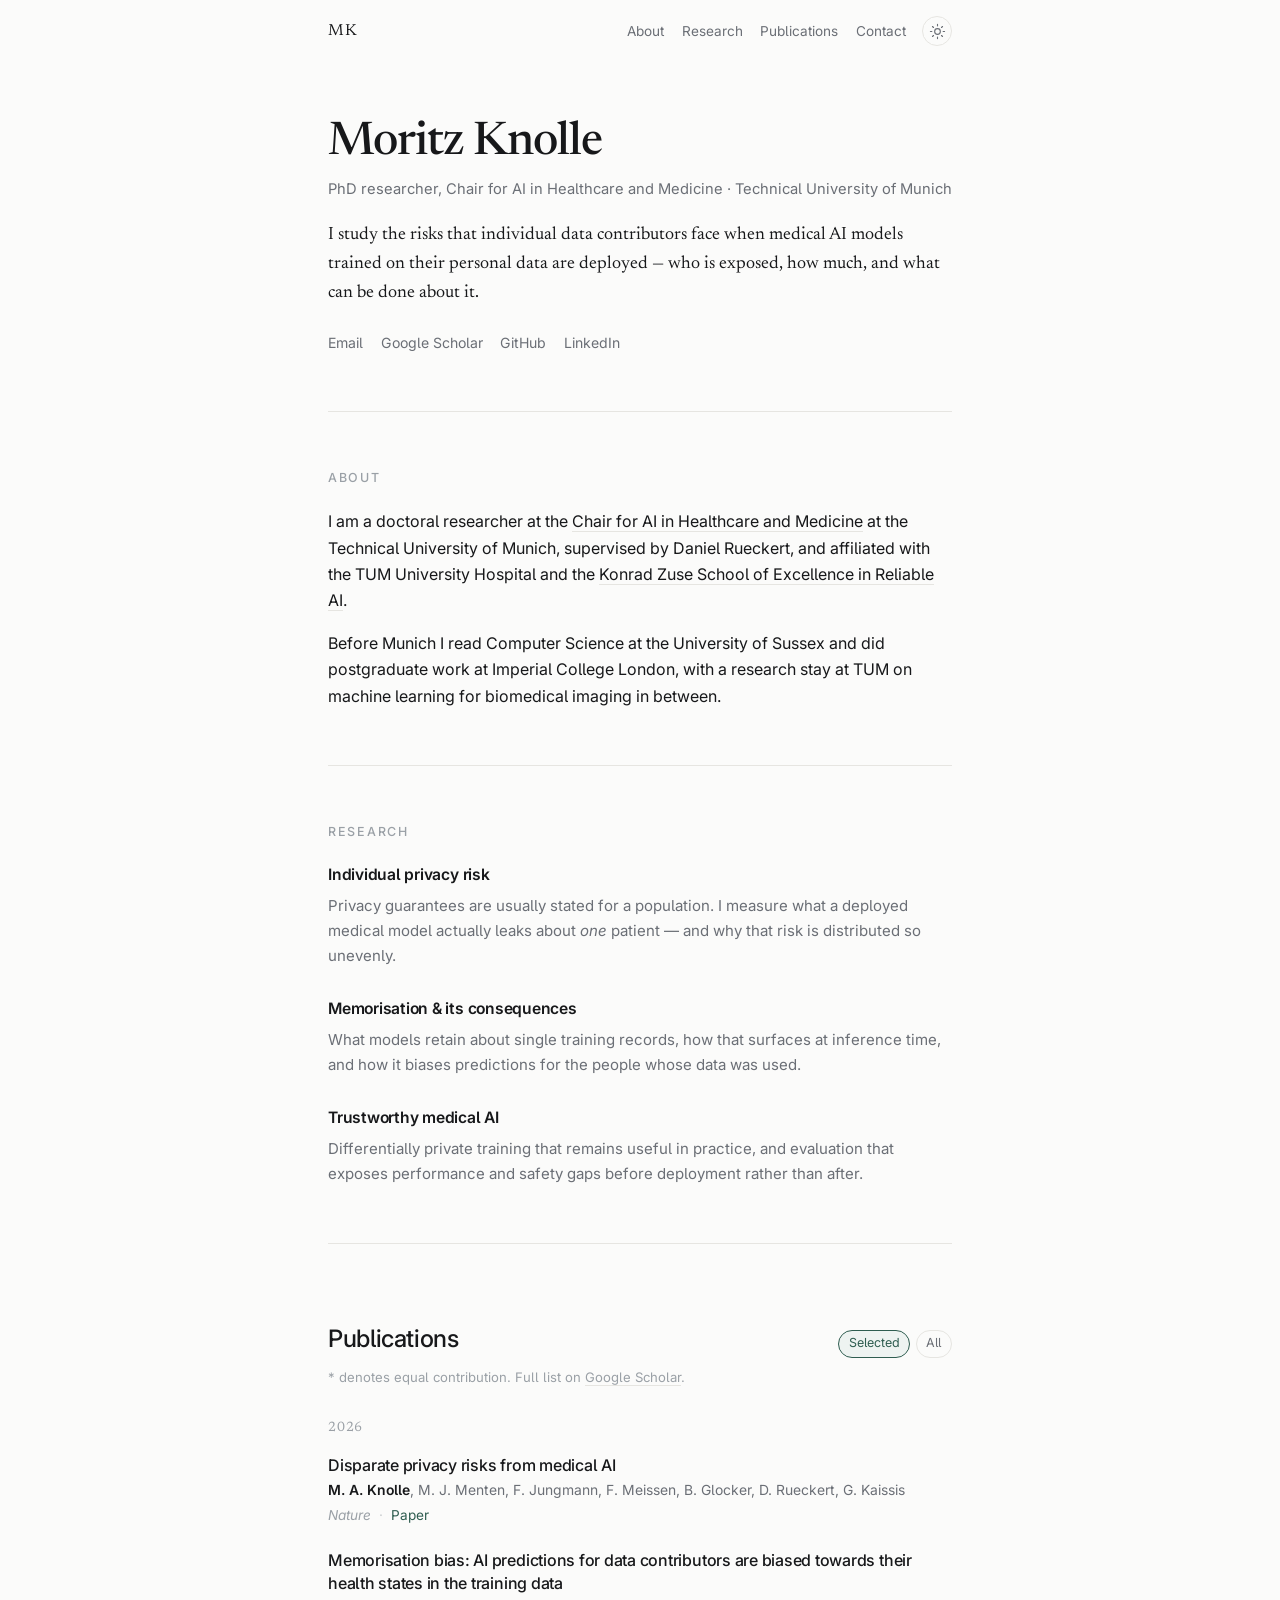
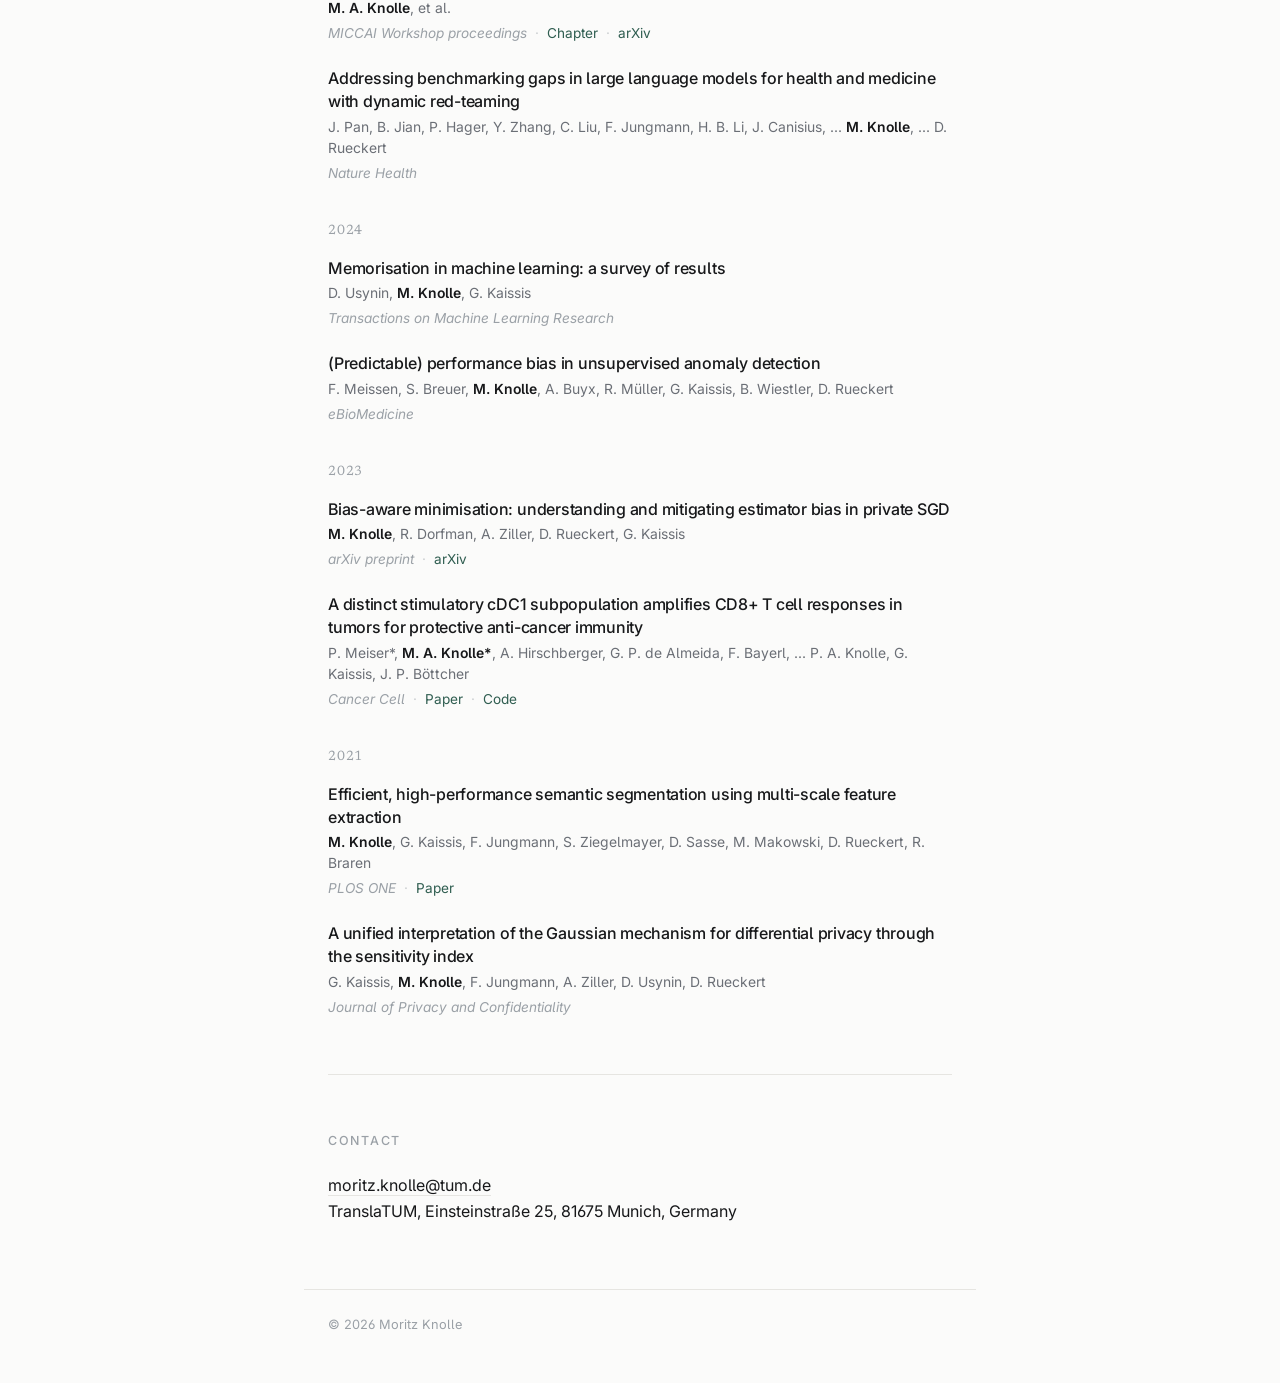
==== index.html @ 23920f51 "Add personal academic website Static site, no build step or dependencies:  - index.html: structure a" ====
<!DOCTYPE html>
<html lang="en">
<head>
<meta charset="utf-8">
<meta name="viewport" content="width=device-width, initial-scale=1">
<title>Moritz Knolle</title>
<meta name="description" content="Moritz Knolle — PhD researcher at the Chair for AI in Healthcare and Medicine, Technical University of Munich. Privacy, memorisation and individual risk in medical AI.">
<meta name="author" content="Moritz Knolle">
<link rel="canonical" href="https://moritzknolle.github.io/">

<meta property="og:type" content="profile">
<meta property="og:title" content="Moritz Knolle">
<meta property="og:description" content="PhD researcher at TUM working on privacy and individual risk in medical AI.">

<link rel="icon" href="data:image/svg+xml,<svg xmlns='http://www.w3.org/2000/svg' viewBox='0 0 100 100'><text y='.9em' font-size='90' font-family='Georgia,serif'>M</text></svg>">
<link rel="preconnect" href="https://fonts.googleapis.com">
<link rel="preconnect" href="https://fonts.gstatic.com" crossorigin>
<link href="https://fonts.googleapis.com/css2?family=Newsreader:ital,opsz,wght@0,6..72,400;0,6..72,500;1,6..72,400&family=Inter:wght@400;450;500;600&display=swap" rel="stylesheet">
<link rel="stylesheet" href="styles.css">
</head>
<body>
<a class="skip" href="#main">Skip to content</a>

<header class="topbar">
  <a class="mark" href="#top">MK</a>
  <nav aria-label="Sections">
    <a href="#about">About</a>
    <a href="#research">Research</a>
    <a href="#publications">Publications</a>
    <a href="#contact">Contact</a>
  </nav>
  <button id="theme-toggle" type="button" aria-label="Switch colour theme" title="Switch colour theme">
    <svg viewBox="0 0 24 24" aria-hidden="true" width="17" height="17"><path class="sun" d="M12 4V2m0 20v-2m8-8h2M2 12h2m13.66-5.66 1.41-1.41M4.93 19.07l1.41-1.41m0-11.32L4.93 4.93m14.14 14.14-1.41-1.41M12 8a4 4 0 1 0 0 8 4 4 0 0 0 0-8Z"/><path class="moon" d="M20 13.5A8 8 0 1 1 10.5 4a6.5 6.5 0 0 0 9.5 9.5Z"/></svg>
  </button>
</header>

<main id="main">
  <section id="top" class="hero">
    <div class="hero-text">
      <h1>Moritz Knolle</h1>
      <p class="role">PhD researcher, Chair for AI in Healthcare and Medicine &middot; Technical University of Munich</p>
      <p class="lede">
        I study the risks that individual data contributors face when medical AI models trained
        on their personal data are deployed &mdash; who is exposed, how much, and what can be done about it.
      </p>
      <ul class="links" role="list">
        <li><a href="mailto:moritz.knolle@tum.de">Email</a></li>
        <li><a href="https://scholar.google.com/citations?user=-2XlKV8AAAAJ&amp;hl=en" rel="me noopener">Google Scholar</a></li>
        <li><a href="https://github.com/moritzknolle" rel="me noopener">GitHub</a></li>
        <li><a href="https://www.linkedin.com/in/moritz-knolle" rel="me noopener">LinkedIn</a></li>
      </ul>
    </div>
    <div class="portrait" aria-hidden="true">
      <!-- Drop a square photo at assets/portrait.jpg and it appears here. -->
      <img src="assets/portrait.jpg" alt="" onerror="this.closest('.portrait').classList.add('empty')">
    </div>
  </section>

  <section id="about">
    <h2>About</h2>
    <p>
      I am a doctoral researcher at the <a href="https://www.cs.cit.tum.de/aim/">Chair for AI in Healthcare and Medicine</a>
      at the Technical University of Munich, supervised by Daniel Rueckert, and affiliated with the
      TUM University Hospital and the <a href="https://zuseschoolrelai.de/">Konrad Zuse School of Excellence in Reliable AI</a>.
    </p>
    <p>
      Before Munich I read Computer Science at the University of Sussex and did postgraduate work at
      Imperial College London, with a research stay at TUM on machine learning for biomedical imaging in between.
    </p>
  </section>

  <section id="research">
    <h2>Research</h2>
    <div class="topics">
      <article>
        <h3>Individual privacy risk</h3>
        <p>Privacy guarantees are usually stated for a population. I measure what a deployed medical model
        actually leaks about <em>one</em> patient &mdash; and why that risk is distributed so unevenly.</p>
      </article>
      <article>
        <h3>Memorisation &amp; its consequences</h3>
        <p>What models retain about single training records, how that surfaces at inference time, and
        how it biases predictions for the people whose data was used.</p>
      </article>
      <article>
        <h3>Trustworthy medical AI</h3>
        <p>Differentially private training that remains useful in practice, and evaluation that exposes
        performance and safety gaps before deployment rather than after.</p>
      </article>
    </div>
  </section>

  <section id="publications">
    <div class="pub-head">
      <h2>Publications</h2>
      <div class="filters" role="group" aria-label="Filter publications">
        <button type="button" data-filter="selected" class="active">Selected</button>
        <button type="button" data-filter="all">All</button>
      </div>
    </div>
    <p class="note">&#42; denotes equal contribution. Full list on <a href="https://scholar.google.com/citations?user=-2XlKV8AAAAJ&amp;hl=en">Google Scholar</a>.</p>
    <div id="pub-list" class="pubs"></div>
  </section>

  <section id="contact">
    <h2>Contact</h2>
    <p>
      <a href="mailto:moritz.knolle@tum.de">moritz.knolle@tum.de</a><br>
      TranslaTUM, Einsteinstra&szlig;e 25, 81675 Munich, Germany
    </p>
  </section>
</main>

<footer>
  <p>&copy; <span id="year"></span> Moritz Knolle</p>
</footer>

<script src="publications.js"></script>
<script src="main.js"></script>
</body>
</html>
---- styles.css ----
/* ------------------------------------------------------------------ tokens */
:root {
  --bg:        #fbfbfa;
  --surface:   #ffffff;
  --text:      #17181a;
  --muted:     #6b6f76;
  --faint:     #9aa0a6;
  --rule:      #e6e5e1;
  --accent:    #2f5d50;
  --accent-bg: #eef3f1;

  --serif: "Newsreader", Georgia, "Times New Roman", serif;
  --sans: "Inter", -apple-system, BlinkMacSystemFont, "Segoe UI", Helvetica, Arial, sans-serif;

  --measure: 42rem;
  --gutter: 1.5rem;
}

:root[data-theme="dark"],
:root:not([data-theme="light"]) {
  color-scheme: light;
}

@media (prefers-color-scheme: dark) {
  :root:not([data-theme="light"]) {
    --bg:        #0e0f11;
    --surface:   #16181b;
    --text:      #e9e8e4;
    --muted:     #9ba0a7;
    --faint:     #6e747c;
    --rule:      #26292e;
    --accent:    #7fc0ac;
    --accent-bg: #16211e;
    color-scheme: dark;
  }
}

:root[data-theme="dark"] {
  --bg:        #0e0f11;
  --surface:   #16181b;
  --text:      #e9e8e4;
  --muted:     #9ba0a7;
  --faint:     #6e747c;
  --rule:      #26292e;
  --accent:    #7fc0ac;
  --accent-bg: #16211e;
  color-scheme: dark;
}

/* ------------------------------------------------------------------- base */
*, *::before, *::after { box-sizing: border-box; }

html { -webkit-text-size-adjust: 100%; }

body {
  margin: 0;
  background: var(--bg);
  color: var(--text);
  font-family: var(--sans);
  font-size: 16px;
  line-height: 1.65;
  font-feature-settings: "cv05", "ss01";
  -webkit-font-smoothing: antialiased;
}

a {
  color: inherit;
  text-decoration: none;
  border-bottom: 1px solid var(--rule);
  transition: border-color .15s ease, color .15s ease;
}
a:hover { color: var(--accent); border-bottom-color: var(--accent); }
a:focus-visible,
button:focus-visible {
  outline: 2px solid var(--accent);
  outline-offset: 3px;
  border-radius: 2px;
}

h1, h2, h3 { font-weight: 500; letter-spacing: -0.015em; }

.skip {
  position: absolute;
  left: -9999px;
}
.skip:focus {
  left: var(--gutter);
  top: .75rem;
  z-index: 10;
  background: var(--surface);
  padding: .5rem .75rem;
  border: 1px solid var(--rule);
}

/* ----------------------------------------------------------------- topbar */
.topbar {
  position: sticky;
  top: 0;
  z-index: 5;
  display: flex;
  align-items: center;
  gap: 1rem;
  max-width: var(--measure);
  margin: 0 auto;
  padding: 1rem var(--gutter);
  background: color-mix(in srgb, var(--bg) 88%, transparent);
  backdrop-filter: saturate(160%) blur(10px);
}

.mark {
  font-family: var(--serif);
  font-size: 1rem;
  letter-spacing: .08em;
  border: 0;
  color: var(--text);
}

.topbar nav {
  display: flex;
  gap: 1.1rem;
  margin-left: auto;
  font-size: .85rem;
  color: var(--muted);
}
.topbar nav a { border: 0; color: var(--muted); }
.topbar nav a:hover { color: var(--text); }

#theme-toggle {
  display: grid;
  place-items: center;
  width: 30px;
  height: 30px;
  padding: 0;
  border: 1px solid var(--rule);
  border-radius: 999px;
  background: transparent;
  color: var(--muted);
  cursor: pointer;
  transition: color .15s ease, border-color .15s ease;
}
#theme-toggle:hover { color: var(--text); border-color: var(--faint); }
#theme-toggle svg { fill: none; stroke: currentColor; stroke-width: 1.6; stroke-linecap: round; stroke-linejoin: round; }
#theme-toggle .moon { display: none; }
:root[data-theme="dark"] #theme-toggle .sun { display: none; }
:root[data-theme="dark"] #theme-toggle .moon { display: block; }
@media (prefers-color-scheme: dark) {
  :root:not([data-theme="light"]) #theme-toggle .sun { display: none; }
  :root:not([data-theme="light"]) #theme-toggle .moon { display: block; }
}

/* ------------------------------------------------------------------ layout */
main {
  max-width: var(--measure);
  margin: 0 auto;
  padding: 2rem var(--gutter) 4rem;
}

section + section {
  margin-top: 3.5rem;
  padding-top: 3.5rem;
  border-top: 1px solid var(--rule);
}

section > h2 {
  margin: 0 0 1.25rem;
  font-size: .78rem;
  font-weight: 500;
  letter-spacing: .14em;
  text-transform: uppercase;
  color: var(--faint);
}

p { margin: 0 0 1rem; }
p:last-child { margin-bottom: 0; }

/* -------------------------------------------------------------------- hero */
.hero {
  display: flex;
  align-items: flex-start;
  gap: 2rem;
  padding-top: 1.5rem;
}
.hero-text { flex: 1 1 auto; min-width: 0; }

.hero h1 {
  font-family: var(--serif);
  font-size: clamp(2.1rem, 6vw, 2.9rem);
  line-height: 1.1;
  margin: 0 0 .5rem;
  letter-spacing: -0.02em;
}

.role {
  margin: 0 0 1.25rem;
  font-size: .92rem;
  color: var(--muted);
}

.lede {
  font-family: var(--serif);
  font-size: 1.12rem;
  line-height: 1.6;
  margin-bottom: 1.5rem;
}

.links {
  display: flex;
  flex-wrap: wrap;
  gap: .4rem 1.1rem;
  margin: 0;
  padding: 0;
  list-style: none;
  font-size: .88rem;
}
.links a { color: var(--muted); border-bottom-color: transparent; }
.links a:hover { color: var(--accent); border-bottom-color: var(--accent); }

.portrait {
  flex: 0 0 auto;
  width: 116px;
  height: 116px;
  border-radius: 50%;
  overflow: hidden;
  background: var(--accent-bg);
  border: 1px solid var(--rule);
}
.portrait img { width: 100%; height: 100%; object-fit: cover; display: block; }
.portrait.empty { display: none; }

/* ------------------------------------------------------------------ topics */
.topics {
  display: grid;
  gap: 1.75rem;
}
.topics h3 {
  margin: 0 0 .35rem;
  font-size: .98rem;
  font-weight: 600;
}
.topics p {
  margin: 0;
  color: var(--muted);
  font-size: .94rem;
}

/* ------------------------------------------------------------ publications */
.pub-head {
  display: flex;
  align-items: baseline;
  justify-content: space-between;
  gap: 1rem;
}
.pub-head h2 { margin-bottom: .5rem; }

.filters { display: flex; gap: .35rem; }
.filters button {
  font: inherit;
  font-size: .78rem;
  padding: .18rem .6rem;
  border: 1px solid var(--rule);
  border-radius: 999px;
  background: transparent;
  color: var(--muted);
  cursor: pointer;
  transition: all .15s ease;
}
.filters button:hover { color: var(--text); border-color: var(--faint); }
.filters button.active {
  color: var(--accent);
  border-color: var(--accent);
  background: var(--accent-bg);
}

.note {
  font-size: .82rem;
  color: var(--faint);
  margin-bottom: 1.75rem;
}
.note a { border-bottom-color: var(--rule); }

.year-group { margin-bottom: 2.25rem; }
.year-group:last-child { margin-bottom: 0; }

.year-label {
  font-family: var(--serif);
  font-size: .85rem;
  color: var(--faint);
  letter-spacing: .06em;
  margin: 0 0 .9rem;
}

.pub {
  margin-bottom: 1.4rem;
  animation: rise .25s ease both;
}
.pub:last-child { margin-bottom: 0; }

.pub-title {
  margin: 0 0 .2rem;
  font-size: 1rem;
  font-weight: 500;
  line-height: 1.45;
}
.pub-authors {
  margin: 0;
  font-size: .87rem;
  color: var(--muted);
  line-height: 1.5;
}
.pub-authors .me { color: var(--text); font-weight: 600; }
.pub-meta {
  margin: .2rem 0 0;
  font-size: .85rem;
  color: var(--faint);
}
.pub-meta em { font-style: italic; }
.pub-meta .sep { margin: 0 .5rem; opacity: .5; }
.pub-meta a {
  color: var(--accent);
  border-bottom-color: transparent;
}
.pub-meta a:hover { border-bottom-color: var(--accent); }

@keyframes rise {
  from { opacity: 0; transform: translateY(4px); }
  to   { opacity: 1; transform: none; }
}
@media (prefers-reduced-motion: reduce) {
  * { animation: none !important; transition: none !important; }
}

/* ------------------------------------------------------------------ footer */
footer {
  max-width: var(--measure);
  margin: 0 auto;
  padding: 1.5rem var(--gutter) 3rem;
  font-size: .8rem;
  color: var(--faint);
  border-top: 1px solid var(--rule);
}

/* ------------------------------------------------------------------ mobile */
@media (max-width: 600px) {
  .hero { flex-direction: column-reverse; align-items: flex-start; gap: 1.25rem; }
  .portrait { width: 84px; height: 84px; }
  .topbar nav { gap: .85rem; font-size: .8rem; }
  .pub-head { flex-direction: column; align-items: flex-start; gap: .25rem; }
}
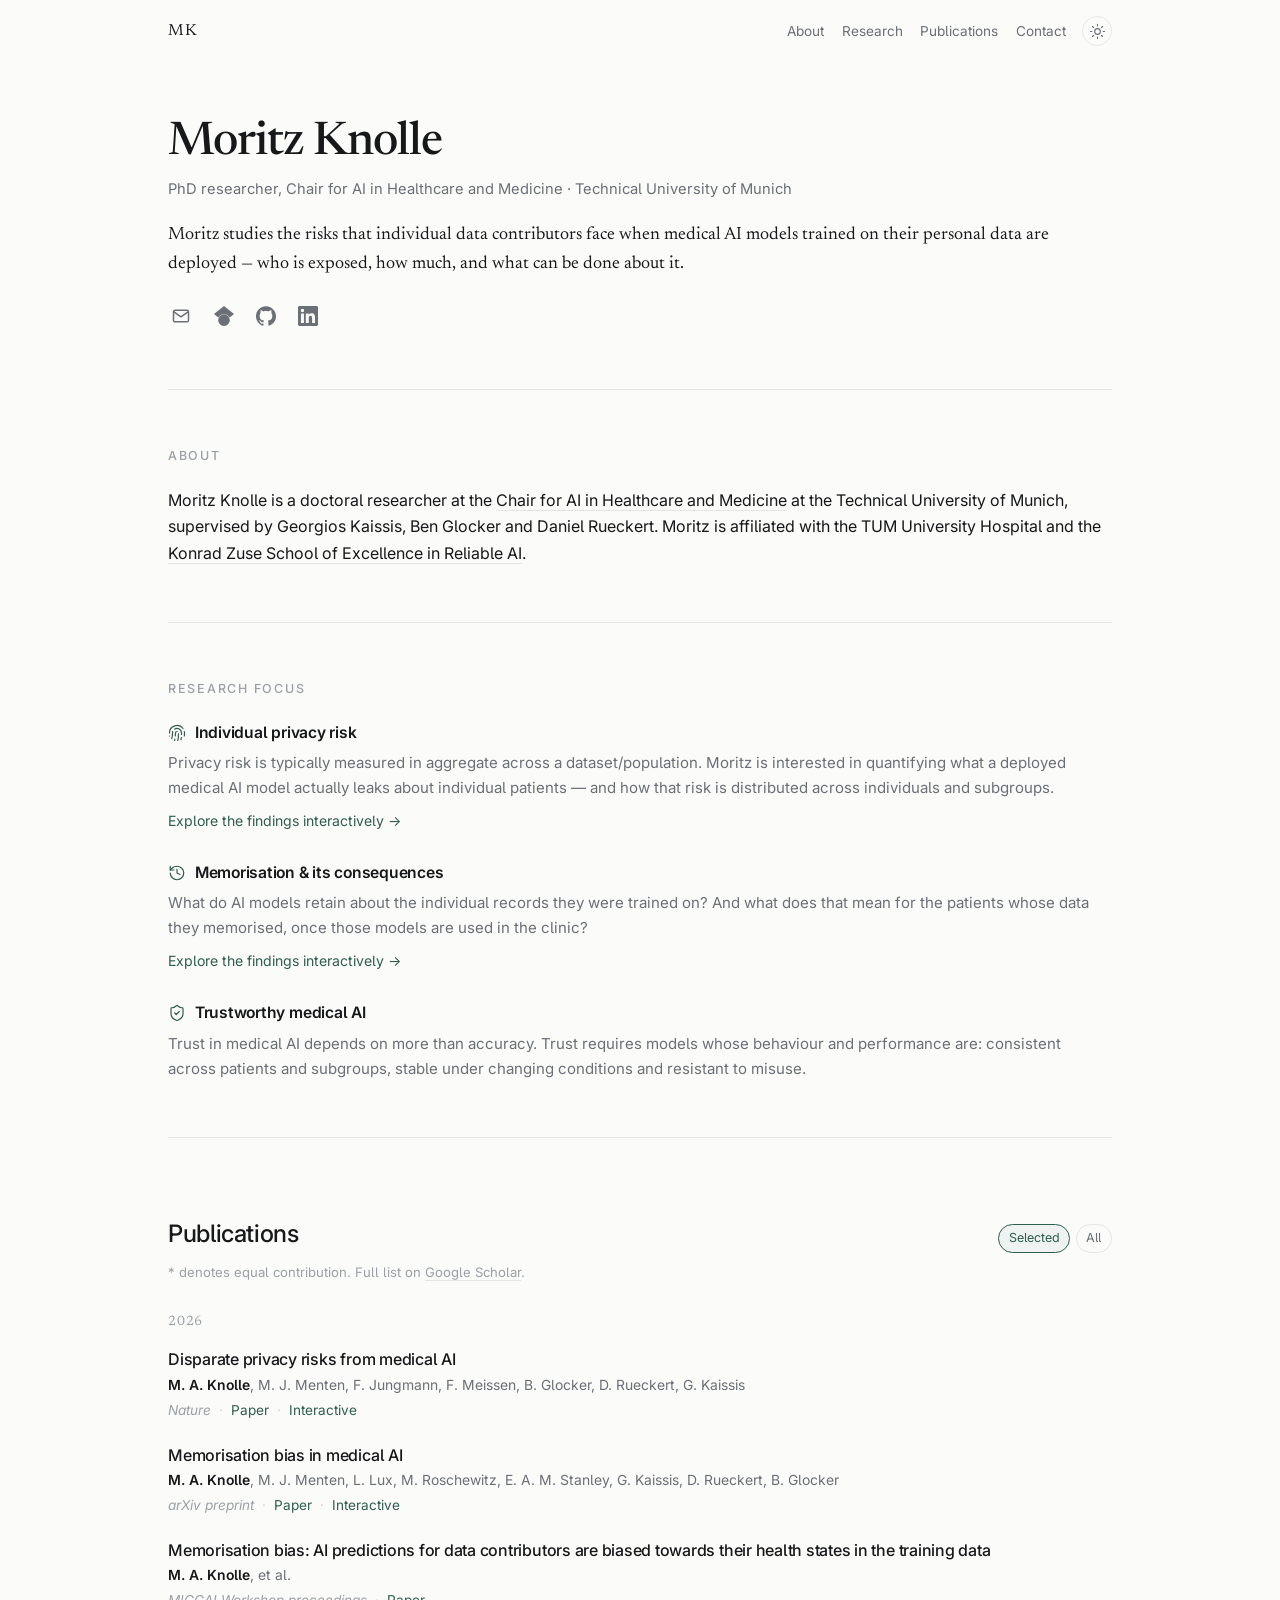
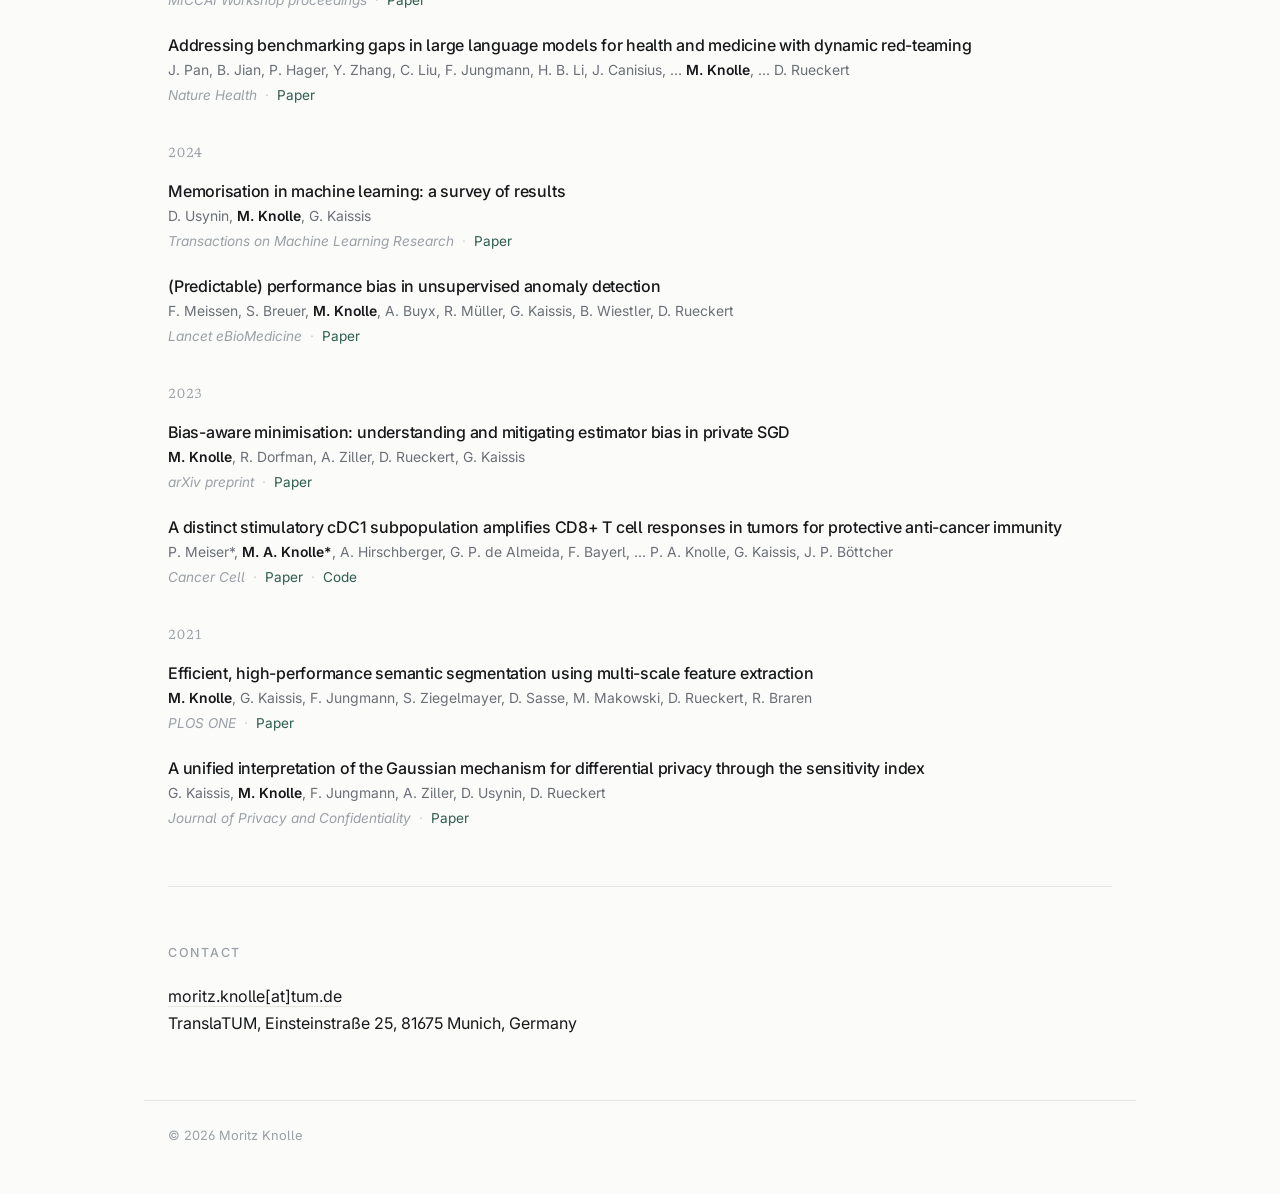
==== commit fce5b569: "Add interactive paper companions and site updates - Interactive companion pages for "Disparate priva" ====
--- a/index.html
+++ b/index.html
@@ -40,14 +40,22 @@
       <h1>Moritz Knolle</h1>
       <p class="role">PhD researcher, Chair for AI in Healthcare and Medicine &middot; Technical University of Munich</p>
       <p class="lede">
-        I study the risks that individual data contributors face when medical AI models trained
+        Moritz studies the risks that individual data contributors face when medical AI models trained
         on their personal data are deployed &mdash; who is exposed, how much, and what can be done about it.
       </p>
       <ul class="links" role="list">
-        <li><a href="mailto:moritz.knolle@tum.de">Email</a></li>
-        <li><a href="https://scholar.google.com/citations?user=-2XlKV8AAAAJ&amp;hl=en" rel="me noopener">Google Scholar</a></li>
-        <li><a href="https://github.com/moritzknolle" rel="me noopener">GitHub</a></li>
-        <li><a href="https://www.linkedin.com/in/moritz-knolle" rel="me noopener">LinkedIn</a></li>
+        <li><a href="#contact" data-email="moritz.knolle[at]tum.de" aria-label="Email" title="Email">
+          <svg class="stroke" viewBox="0 0 24 24" aria-hidden="true"><rect x="3" y="5" width="18" height="14" rx="2"/><path d="m3.5 7 8.5 6 8.5-6"/></svg>
+        </a></li>
+        <li><a href="https://scholar.google.com/citations?user=-2XlKV8AAAAJ&amp;hl=en" rel="me noopener" aria-label="Google Scholar" title="Google Scholar">
+          <svg viewBox="0 0 24 24" aria-hidden="true"><path d="M5.242 13.769 0 9.5 12 0l12 9.5-5.242 4.269C17.548 11.249 14.978 9.5 12 9.5c-2.977 0-5.548 1.748-6.758 4.269zM12 10a7 7 0 1 0 0 14 7 7 0 0 0 0-14z"/></svg>
+        </a></li>
+        <li><a href="https://github.com/moritzknolle" rel="me noopener" aria-label="GitHub" title="GitHub">
+          <svg viewBox="0 0 24 24" aria-hidden="true"><path d="M12 .297c-6.63 0-12 5.373-12 12 0 5.303 3.438 9.8 8.205 11.385.6.113.82-.258.82-.577 0-.285-.01-1.04-.015-2.04-3.338.724-4.042-1.61-4.042-1.61C4.422 18.07 3.633 17.7 3.633 17.7c-1.087-.744.084-.729.084-.729 1.205.084 1.838 1.236 1.838 1.236 1.07 1.835 2.809 1.305 3.495.998.108-.776.417-1.305.76-1.605-2.665-.3-5.466-1.332-5.466-5.93 0-1.31.465-2.38 1.235-3.22-.135-.303-.54-1.523.105-3.176 0 0 1.005-.322 3.3 1.23.96-.267 1.98-.399 3-.405 1.02.006 2.04.138 3 .405 2.28-1.552 3.285-1.23 3.285-1.23.645 1.653.24 2.873.12 3.176.765.84 1.23 1.91 1.23 3.22 0 4.61-2.805 5.625-5.475 5.92.42.36.81 1.096.81 2.22 0 1.606-.015 2.896-.015 3.286 0 .315.21.69.825.57C20.565 22.092 24 17.592 24 12.297c0-6.627-5.373-12-12-12"/></svg>
+        </a></li>
+        <li><a href="https://www.linkedin.com/in/moritz-knolle" rel="me noopener" aria-label="LinkedIn" title="LinkedIn">
+          <svg viewBox="0 0 24 24" aria-hidden="true"><path d="M20.447 20.452h-3.554v-5.569c0-1.328-.027-3.037-1.852-3.037-1.853 0-2.136 1.445-2.136 2.939v5.667H9.351V9h3.414v1.561h.046c.477-.9 1.637-1.85 3.37-1.85 3.601 0 4.267 2.37 4.267 5.455v6.286zM5.337 7.433a2.064 2.064 0 1 1 0-4.128 2.064 2.064 0 0 1 0 4.128zm1.782 13.019H3.555V9h3.564v11.452zM22.225 0H1.771C.792 0 0 .774 0 1.729v20.542C0 23.227.792 24 1.771 24h20.451C23.2 24 24 23.227 24 22.271V1.729C24 .774 23.2 0 22.222 0h.003z"/></svg>
+        </a></li>
       </ul>
     </div>
     <div class="portrait" aria-hidden="true">
@@ -59,33 +67,33 @@
   <section id="about">
     <h2>About</h2>
     <p>
-      I am a doctoral researcher at the <a href="https://www.cs.cit.tum.de/aim/">Chair for AI in Healthcare and Medicine</a>
-      at the Technical University of Munich, supervised by Daniel Rueckert, and affiliated with the
-      TUM University Hospital and the <a href="https://zuseschoolrelai.de/">Konrad Zuse School of Excellence in Reliable AI</a>.
-    </p>
-    <p>
-      Before Munich I read Computer Science at the University of Sussex and did postgraduate work at
-      Imperial College London, with a research stay at TUM on machine learning for biomedical imaging in between.
+      Moritz Knolle is a doctoral researcher at the <a href="https://aim-lab.io/">Chair for AI in Healthcare and Medicine</a>
+      at the Technical University of Munich, supervised by Georgios Kaissis, Ben Glocker and Daniel Rueckert.
+      Moritz is affiliated with the TUM University Hospital and the
+      <a href="https://zuseschoolrelai.de/">Konrad Zuse School of Excellence in Reliable AI</a>.
     </p>
   </section>
 
   <section id="research">
-    <h2>Research</h2>
+    <h2>Research Focus</h2>
     <div class="topics">
       <article>
-        <h3>Individual privacy risk</h3>
-        <p>Privacy guarantees are usually stated for a population. I measure what a deployed medical model
-        actually leaks about <em>one</em> patient &mdash; and why that risk is distributed so unevenly.</p>
+        <h3><svg class="topic-icon" viewBox="0 0 24 24" aria-hidden="true"><path d="M12 10a2 2 0 0 0-2 2c0 1.02-.1 2.51-.26 4"/><path d="M14 13.12c0 2.38 0 6.38-1 8.88"/><path d="M17.29 21.02c.12-.6.43-2.3.5-3.02"/><path d="M2 12a10 10 0 0 1 18-6"/><path d="M2 16h.01"/><path d="M21.8 16c.2-2 .131-5.354 0-6"/><path d="M5 19.5C5.5 18 6 15 6 12a6 6 0 0 1 .34-2"/><path d="M8.65 22c.21-.66.45-1.32.57-2"/><path d="M9 6.8a6 6 0 0 1 9 5.2v2"/></svg>Individual privacy risk</h3>
+        <p>Privacy risk is typically measured in aggregate across a dataset/population. Moritz is interested in quantifying
+        what a deployed medical AI model actually leaks about individual patients &mdash; and how that risk is
+        distributed across individuals and subgroups.</p>
+        <p class="topic-link"><a href="privacy-risk.html">Explore the findings interactively &rarr;</a></p>
       </article>
       <article>
-        <h3>Memorisation &amp; its consequences</h3>
-        <p>What models retain about single training records, how that surfaces at inference time, and
-        how it biases predictions for the people whose data was used.</p>
+        <h3><svg class="topic-icon" viewBox="0 0 24 24" aria-hidden="true"><path d="M3 12a9 9 0 1 0 9-9 9.75 9.75 0 0 0-6.74 2.74L3 8"/><path d="M3 3v5h5"/><path d="M12 7v5l4 2"/></svg>Memorisation &amp; its consequences</h3>
+        <p>What do AI models retain about the individual records they were trained on? And what does that mean for
+        the patients whose data they memorised, once those models are used in the clinic?</p>
+        <p class="topic-link"><a href="memorisation-bias.html">Explore the findings interactively &rarr;</a></p>
       </article>
       <article>
-        <h3>Trustworthy medical AI</h3>
-        <p>Differentially private training that remains useful in practice, and evaluation that exposes
-        performance and safety gaps before deployment rather than after.</p>
+        <h3><svg class="topic-icon" viewBox="0 0 24 24" aria-hidden="true"><path d="M20 13c0 5-3.5 7.5-7.66 8.95a1 1 0 0 1-.67-.01C7.5 20.5 4 18 4 13V6a1 1 0 0 1 1-1c2 0 4.5-1.2 6.24-2.72a1.17 1.17 0 0 1 1.52 0C14.51 3.81 17 5 19 5a1 1 0 0 1 1 1z"/><path d="m9 12 2 2 4-4"/></svg>Trustworthy medical AI</h3>
+        <p>Trust in medical AI depends on more than accuracy. Trust requires models whose behaviour and performance are:
+        consistent across patients and subgroups, stable under changing conditions and resistant to misuse.</p>
       </article>
     </div>
   </section>
@@ -105,7 +113,7 @@
   <section id="contact">
     <h2>Contact</h2>
     <p>
-      <a href="mailto:moritz.knolle@tum.de">moritz.knolle@tum.de</a><br>
+      <a href="#contact" data-email="moritz.knolle[at]tum.de">moritz.knolle[at]tum.de</a><br>
       TranslaTUM, Einsteinstra&szlig;e 25, 81675 Munich, Germany
     </p>
   </section>
--- a/styles.css
+++ b/styles.css
@@ -12,7 +12,7 @@
   --serif: "Newsreader", Georgia, "Times New Roman", serif;
   --sans: "Inter", -apple-system, BlinkMacSystemFont, "Segoe UI", Helvetica, Arial, sans-serif;
 
-  --measure: 42rem;
+  --measure: 62rem;
   --gutter: 1.5rem;
 }
 
@@ -206,14 +206,15 @@
 .links {
   display: flex;
   flex-wrap: wrap;
-  gap: .4rem 1.1rem;
+  gap: .4rem 1rem;
   margin: 0;
   padding: 0;
   list-style: none;
-  font-size: .88rem;
-}
-.links a { color: var(--muted); border-bottom-color: transparent; }
-.links a:hover { color: var(--accent); border-bottom-color: var(--accent); }
+}
+.links a { display: inline-flex; padding: .2rem; color: var(--muted); border: 0; }
+.links a:hover { color: var(--accent); }
+.links svg { width: 20px; height: 20px; fill: currentColor; }
+.links svg.stroke { fill: none; stroke: currentColor; stroke-width: 1.8; stroke-linecap: round; stroke-linejoin: round; }
 
 .portrait {
   flex: 0 0 auto;
@@ -233,15 +234,31 @@
   gap: 1.75rem;
 }
 .topics h3 {
+  display: flex;
+  align-items: center;
+  gap: .55rem;
   margin: 0 0 .35rem;
   font-size: .98rem;
   font-weight: 600;
 }
+.topic-icon {
+  flex: none;
+  width: 18px;
+  height: 18px;
+  fill: none;
+  stroke: var(--accent);
+  stroke-width: 1.6;
+  stroke-linecap: round;
+  stroke-linejoin: round;
+}
 .topics p {
   margin: 0;
   color: var(--muted);
   font-size: .94rem;
 }
+.topics .topic-link { margin-top: .5rem; font-size: .88rem; }
+.topics .topic-link a { color: var(--accent); border-bottom-color: transparent; }
+.topics .topic-link a:hover { border-bottom-color: var(--accent); }
 
 /* ------------------------------------------------------------ publications */
 .pub-head {
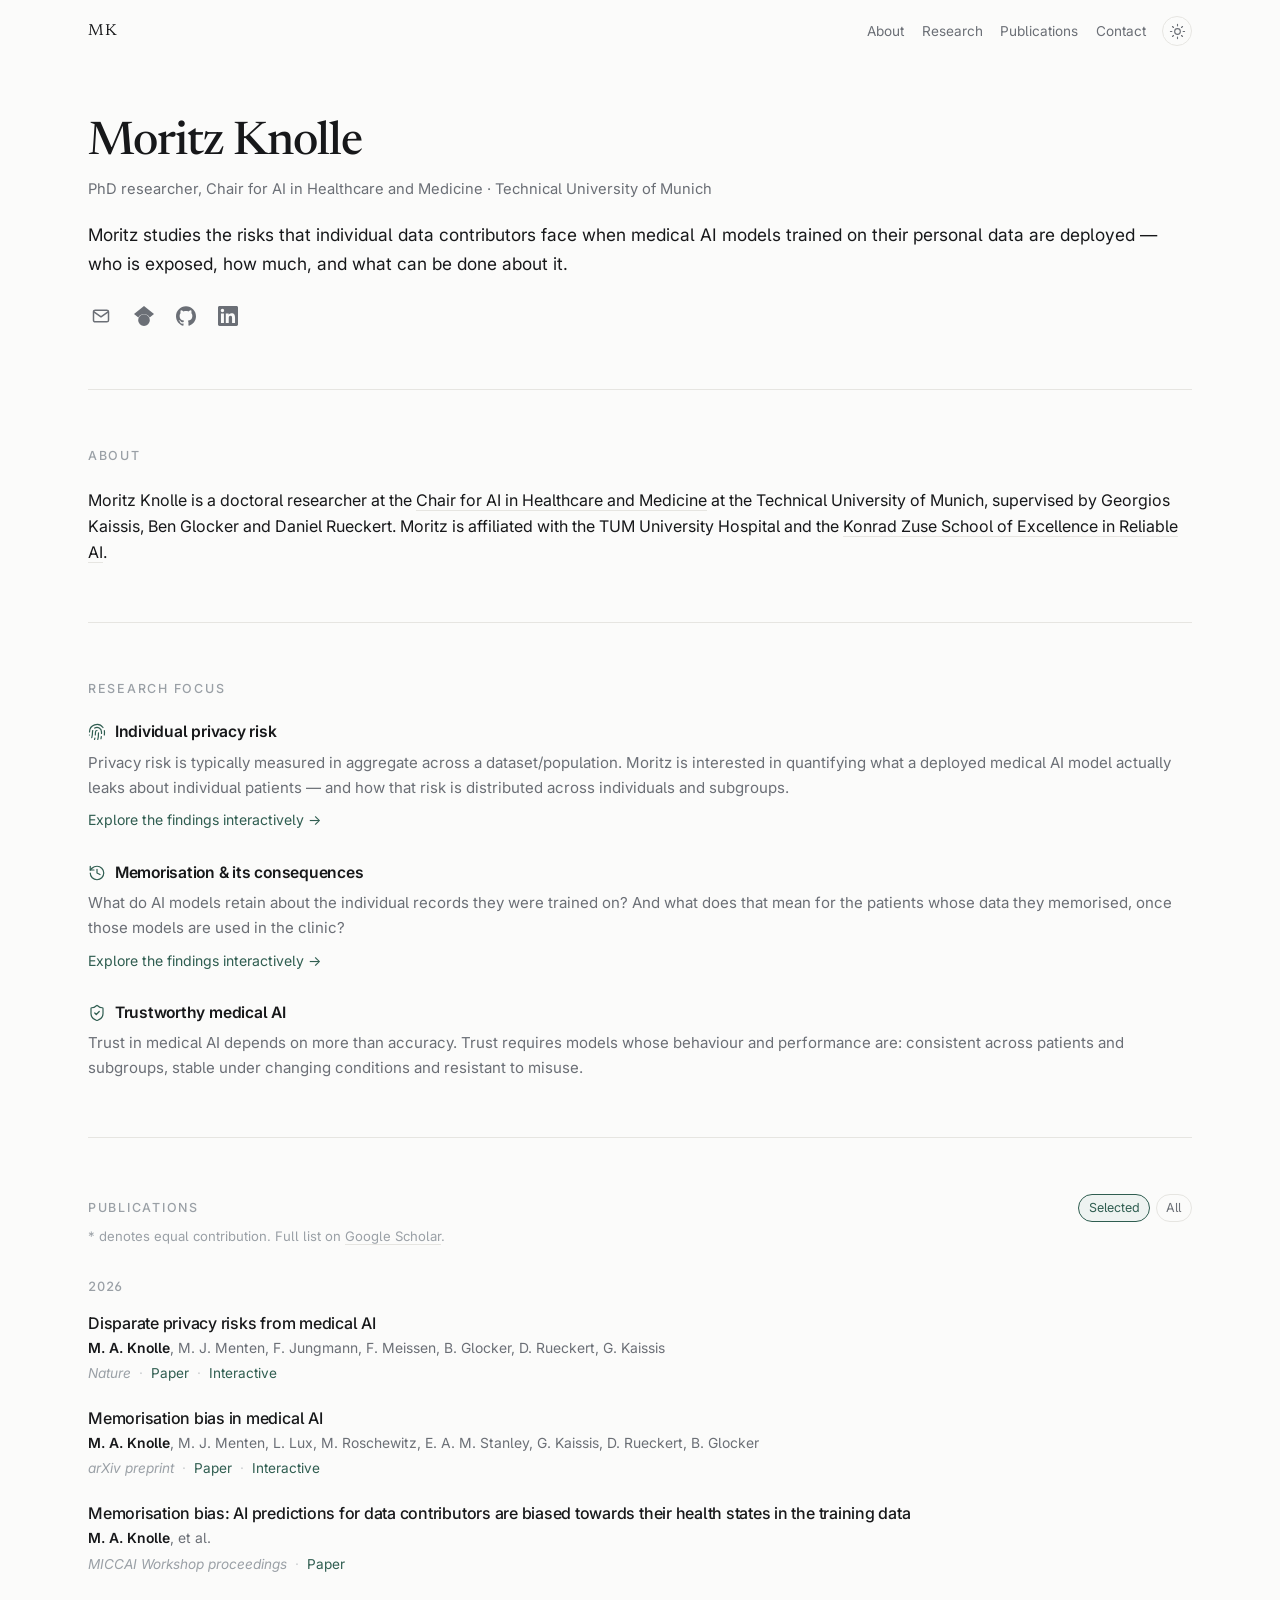
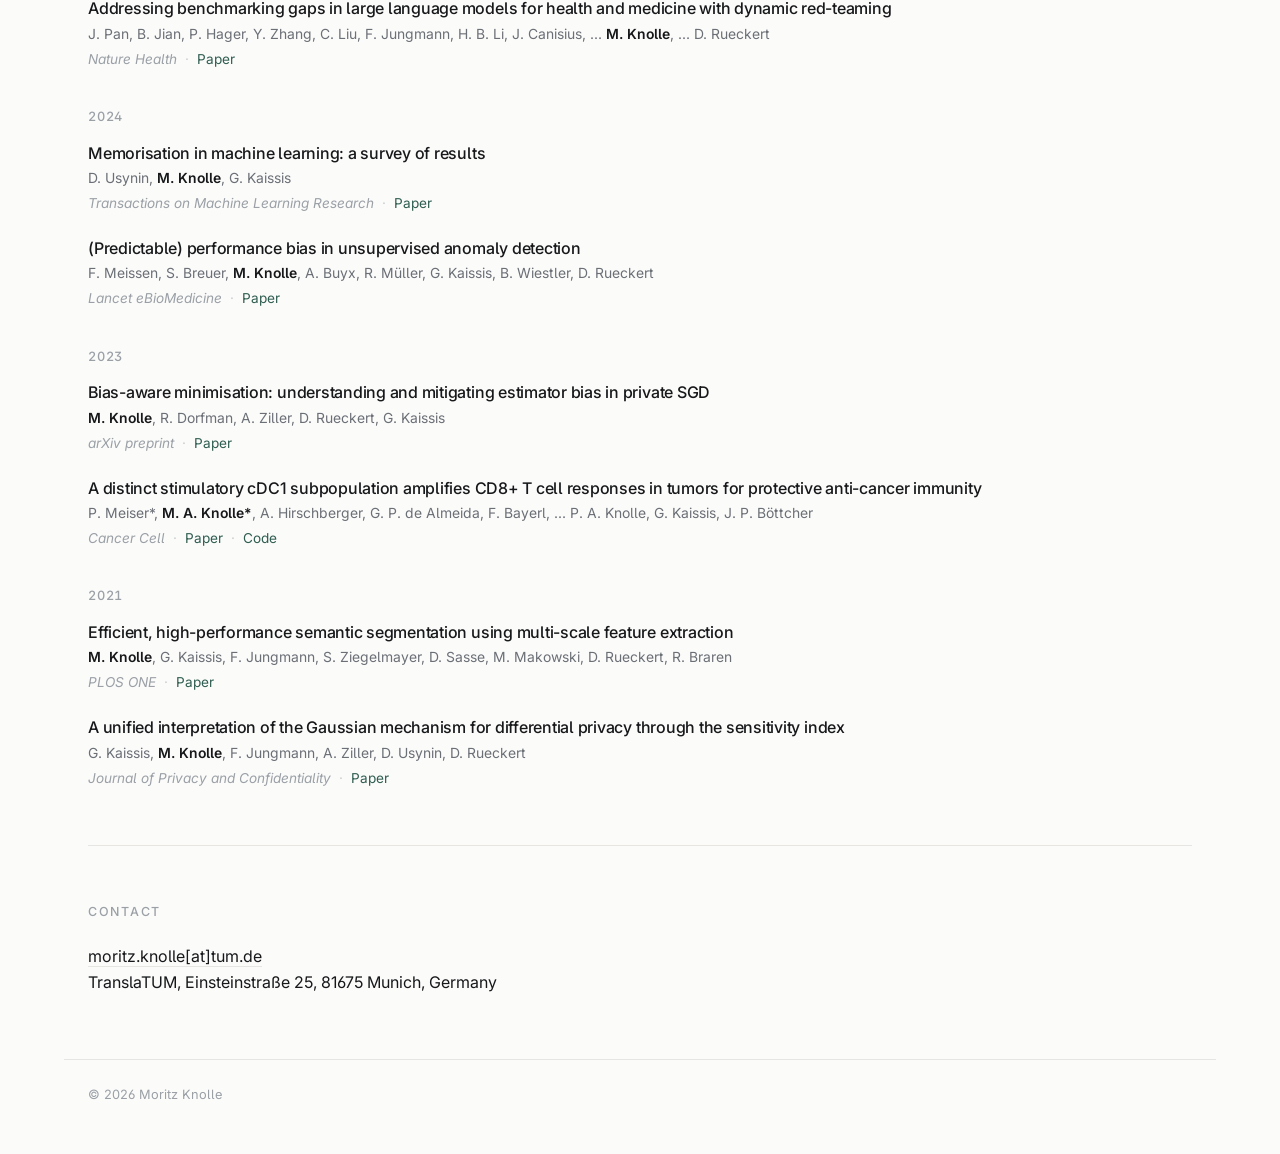
==== commit f9235c7d: "Widen content column and simplify type across the site Add a shared --prose width for running text o" ====
--- a/index.html
+++ b/index.html
@@ -6,7 +6,7 @@
 <title>Moritz Knolle</title>
 <meta name="description" content="Moritz Knolle — PhD researcher at the Chair for AI in Healthcare and Medicine, Technical University of Munich. Privacy, memorisation and individual risk in medical AI.">
 <meta name="author" content="Moritz Knolle">
-<link rel="canonical" href="https://moritzknolle.github.io/">
+<link rel="canonical" href="https://moritzknolle.com/">
 
 <meta property="og:type" content="profile">
 <meta property="og:title" content="Moritz Knolle">
@@ -15,7 +15,7 @@
 <link rel="icon" href="data:image/svg+xml,<svg xmlns='http://www.w3.org/2000/svg' viewBox='0 0 100 100'><text y='.9em' font-size='90' font-family='Georgia,serif'>M</text></svg>">
 <link rel="preconnect" href="https://fonts.googleapis.com">
 <link rel="preconnect" href="https://fonts.gstatic.com" crossorigin>
-<link href="https://fonts.googleapis.com/css2?family=Newsreader:ital,opsz,wght@0,6..72,400;0,6..72,500;1,6..72,400&family=Inter:wght@400;450;500;600&display=swap" rel="stylesheet">
+<link href="https://fonts.googleapis.com/css2?family=Newsreader:opsz,wght@6..72,400;6..72,500&family=Inter:wght@400;450;500;600&display=swap" rel="stylesheet">
 <link rel="stylesheet" href="styles.css">
 </head>
 <body>
--- a/styles.css
+++ b/styles.css
@@ -12,7 +12,8 @@
   --serif: "Newsreader", Georgia, "Times New Roman", serif;
   --sans: "Inter", -apple-system, BlinkMacSystemFont, "Segoe UI", Helvetica, Arial, sans-serif;
 
-  --measure: 62rem;
+  --measure: 72rem;
+  --prose: 56rem;   /* cap for running text on the interactive pages */
   --gutter: 1.5rem;
 }
 
@@ -161,7 +162,8 @@
   border-top: 1px solid var(--rule);
 }
 
-section > h2 {
+section > h2,
+.pub-head h2 {
   margin: 0 0 1.25rem;
   font-size: .78rem;
   font-weight: 500;
@@ -197,9 +199,8 @@
 }
 
 .lede {
-  font-family: var(--serif);
-  font-size: 1.12rem;
-  line-height: 1.6;
+  font-size: 1.08rem;
+  line-height: 1.65;
   margin-bottom: 1.5rem;
 }
 
@@ -299,10 +300,11 @@
 .year-group:last-child { margin-bottom: 0; }
 
 .year-label {
-  font-family: var(--serif);
-  font-size: .85rem;
+  font-size: .8rem;
+  font-weight: 500;
   color: var(--faint);
   letter-spacing: .06em;
+  font-variant-numeric: tabular-nums;
   margin: 0 0 .9rem;
 }
 
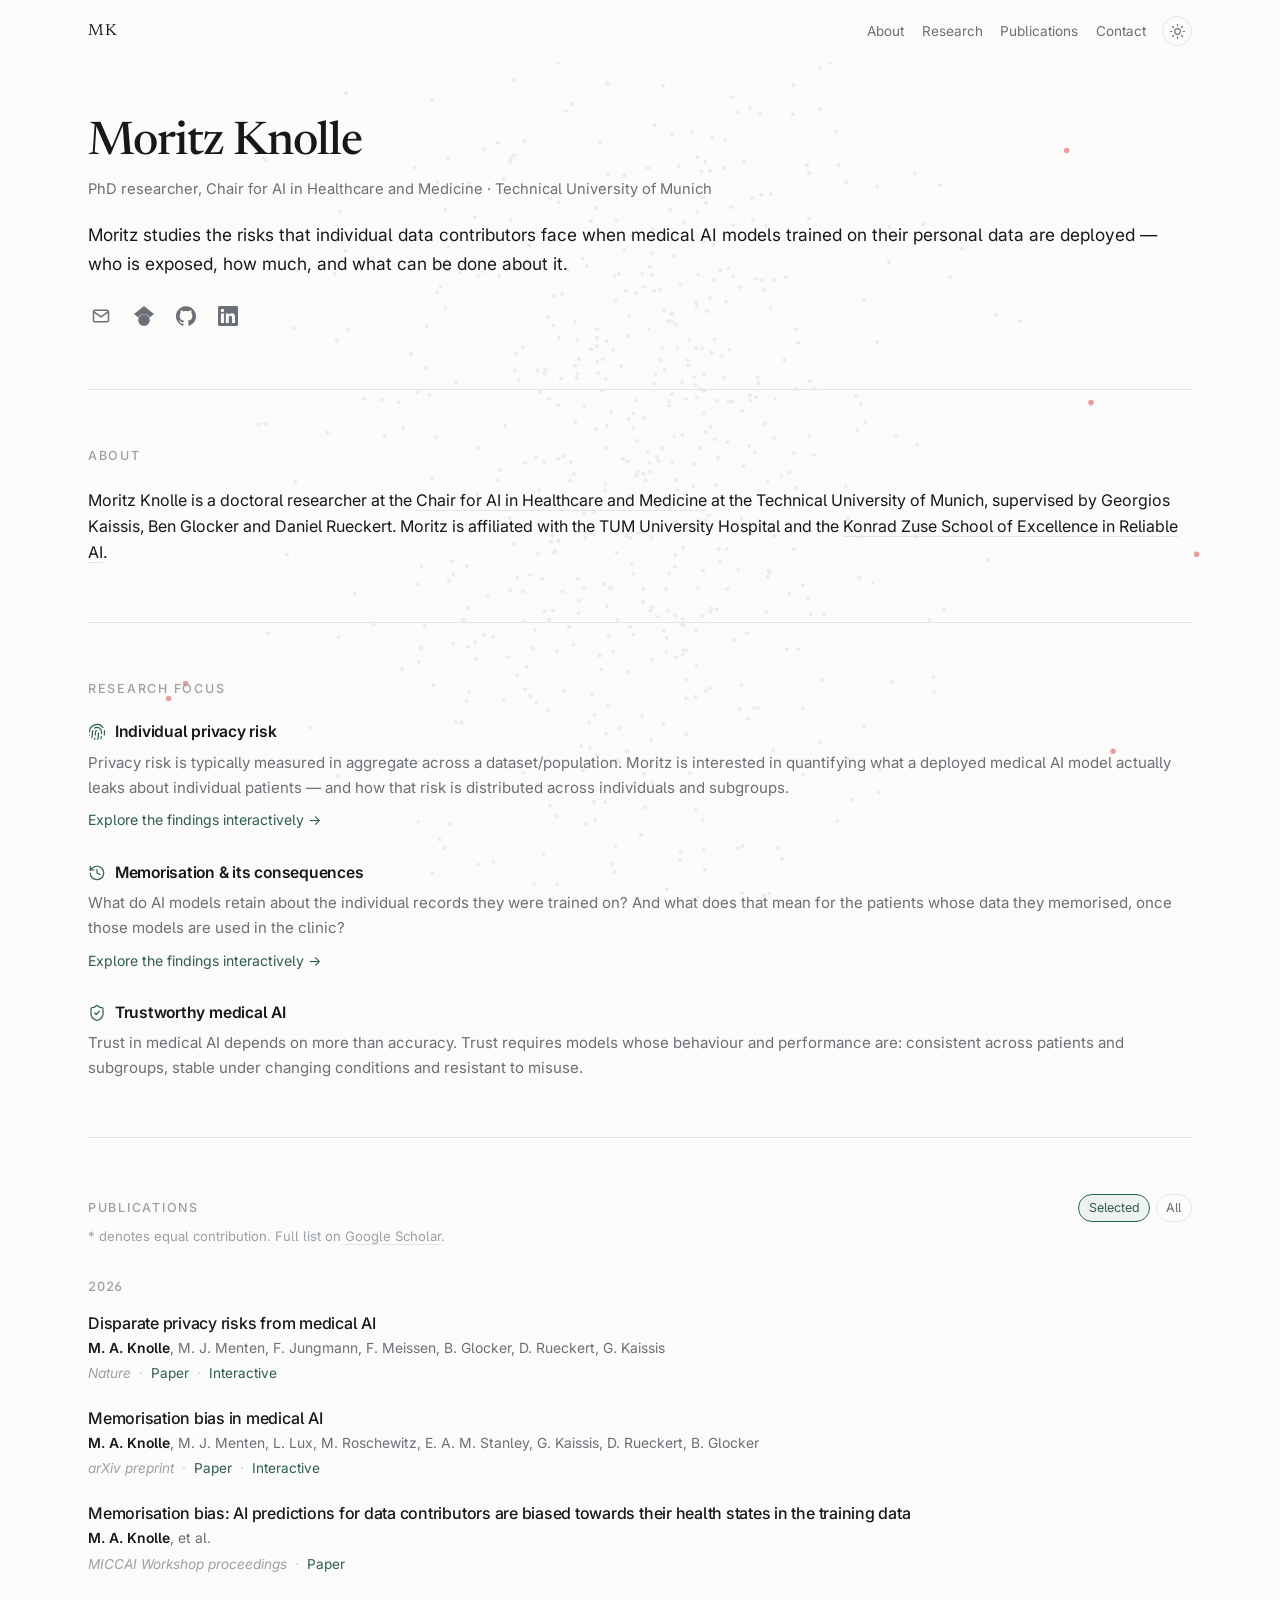
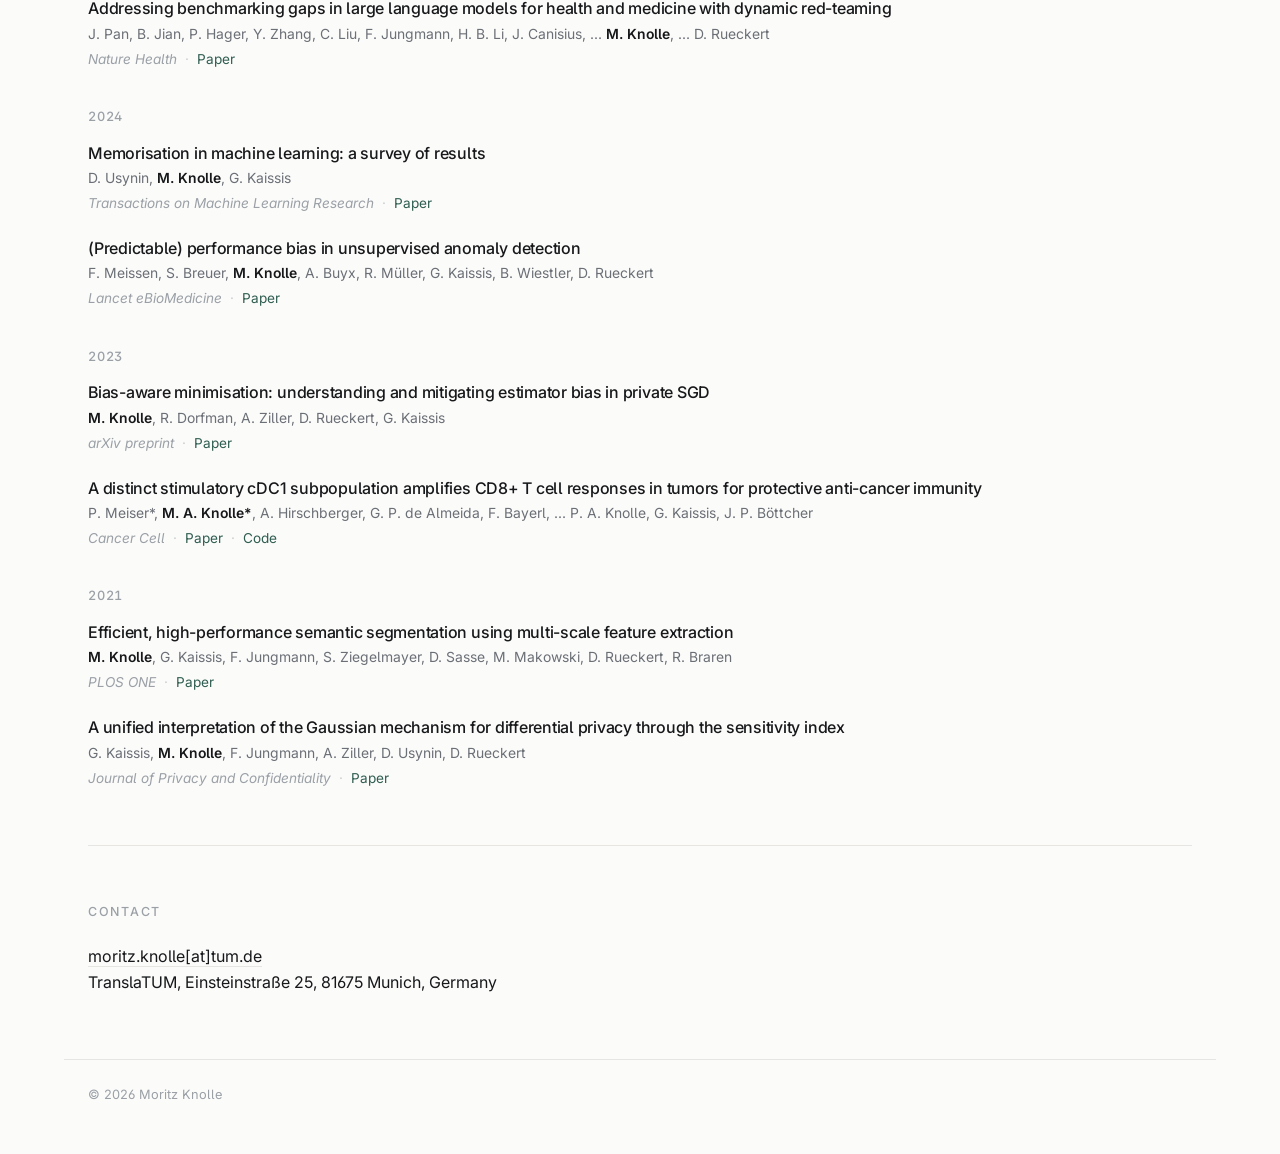
==== commit ef1043d3: "Add data-art intro and scrolling background to the homepage A cloud of grey points drawn from a 2D G" ====
--- a/index.html
+++ b/index.html
@@ -17,6 +17,21 @@
 <link rel="preconnect" href="https://fonts.gstatic.com" crossorigin>
 <link href="https://fonts.googleapis.com/css2?family=Newsreader:opsz,wght@6..72,400;6..72,500&family=Inter:wght@400;450;500;600&display=swap" rel="stylesheet">
 <link rel="stylesheet" href="styles.css">
+<script>
+  /* Apply a saved theme before first paint, and hide the page for the
+     once-per-session intro (data-art.js); released after 4.5 s regardless. */
+  (function () {
+    var d = document.documentElement;
+    try { var t = localStorage.getItem("theme"); if (t === "light" || t === "dark") d.setAttribute("data-theme", t); } catch (e) {}
+    try {
+      var calm = window.matchMedia && matchMedia("(prefers-reduced-motion: reduce)").matches;
+      if (!sessionStorage.getItem("intro") && !calm) {
+        d.classList.add("intro-pending");
+        setTimeout(function () { d.classList.remove("intro-pending"); }, 4500);
+      }
+    } catch (e) {}
+  })();
+</script>
 </head>
 <body>
 <a class="skip" href="#main">Skip to content</a>
@@ -125,5 +140,6 @@
 
 <script src="publications.js"></script>
 <script src="main.js"></script>
+<script src="data-art.js"></script>
 </body>
 </html>
--- a/styles.css
+++ b/styles.css
@@ -8,6 +8,8 @@
   --rule:      #e6e5e1;
   --accent:    #2f5d50;
   --accent-bg: #eef3f1;
+  --intro-dot: #9aa0a6;   /* data art on the homepage (data-art.js) */
+  --intro-red: #e34948;
 
   --serif: "Newsreader", Georgia, "Times New Roman", serif;
   --sans: "Inter", -apple-system, BlinkMacSystemFont, "Segoe UI", Helvetica, Arial, sans-serif;
@@ -32,6 +34,8 @@
     --rule:      #26292e;
     --accent:    #7fc0ac;
     --accent-bg: #16211e;
+    --intro-dot: #8a9099;
+    --intro-red: #e66767;
     color-scheme: dark;
   }
 }
@@ -45,6 +49,8 @@
   --rule:      #26292e;
   --accent:    #7fc0ac;
   --accent-bg: #16211e;
+  --intro-dot: #8a9099;
+  --intro-red: #e66767;
   color-scheme: dark;
 }
 
@@ -365,3 +371,38 @@
   .topbar nav { gap: .85rem; font-size: .8rem; }
   .pub-head { flex-direction: column; align-items: flex-start; gap: .25rem; }
 }
+
+/* ------------------------------------------------------------ data art */
+/* Homepage background (data-art.js): a fixed SVG cloud behind the content. */
+.dataart {
+  position: fixed;
+  inset: 0;
+  width: 100%;
+  height: 100%;
+  z-index: -1;
+  pointer-events: none;
+}
+.dataart .da-grey circle { fill: var(--intro-dot); }
+.dataart .da-red circle { fill: var(--intro-red); }
+.dataart .da-ring circle {
+  fill: none;
+  stroke: var(--intro-red);
+  stroke-width: 1.2;
+  opacity: 0;
+  transform-box: fill-box;
+  transform-origin: center;
+}
+.dataart .da-grey,
+.dataart .da-red { transition: opacity 1.4s ease; }
+.dataart.settled .da-grey { opacity: .16; }
+.dataart.settled .da-red { opacity: .5; }
+.dataart.instant .da-grey,
+.dataart.instant .da-red { transition: none; }
+@media (max-width: 700px) {
+  .dataart.settled .da-grey { opacity: .1; }
+  .dataart.settled .da-red { opacity: .35; }
+}
+
+html.intro-pending body > *:not(.dataart) { visibility: hidden; }
+html.intro-reveal body > *:not(.dataart) { animation: intro-in .8s ease both; }
+@keyframes intro-in { from { opacity: 0; } to { opacity: 1; } }
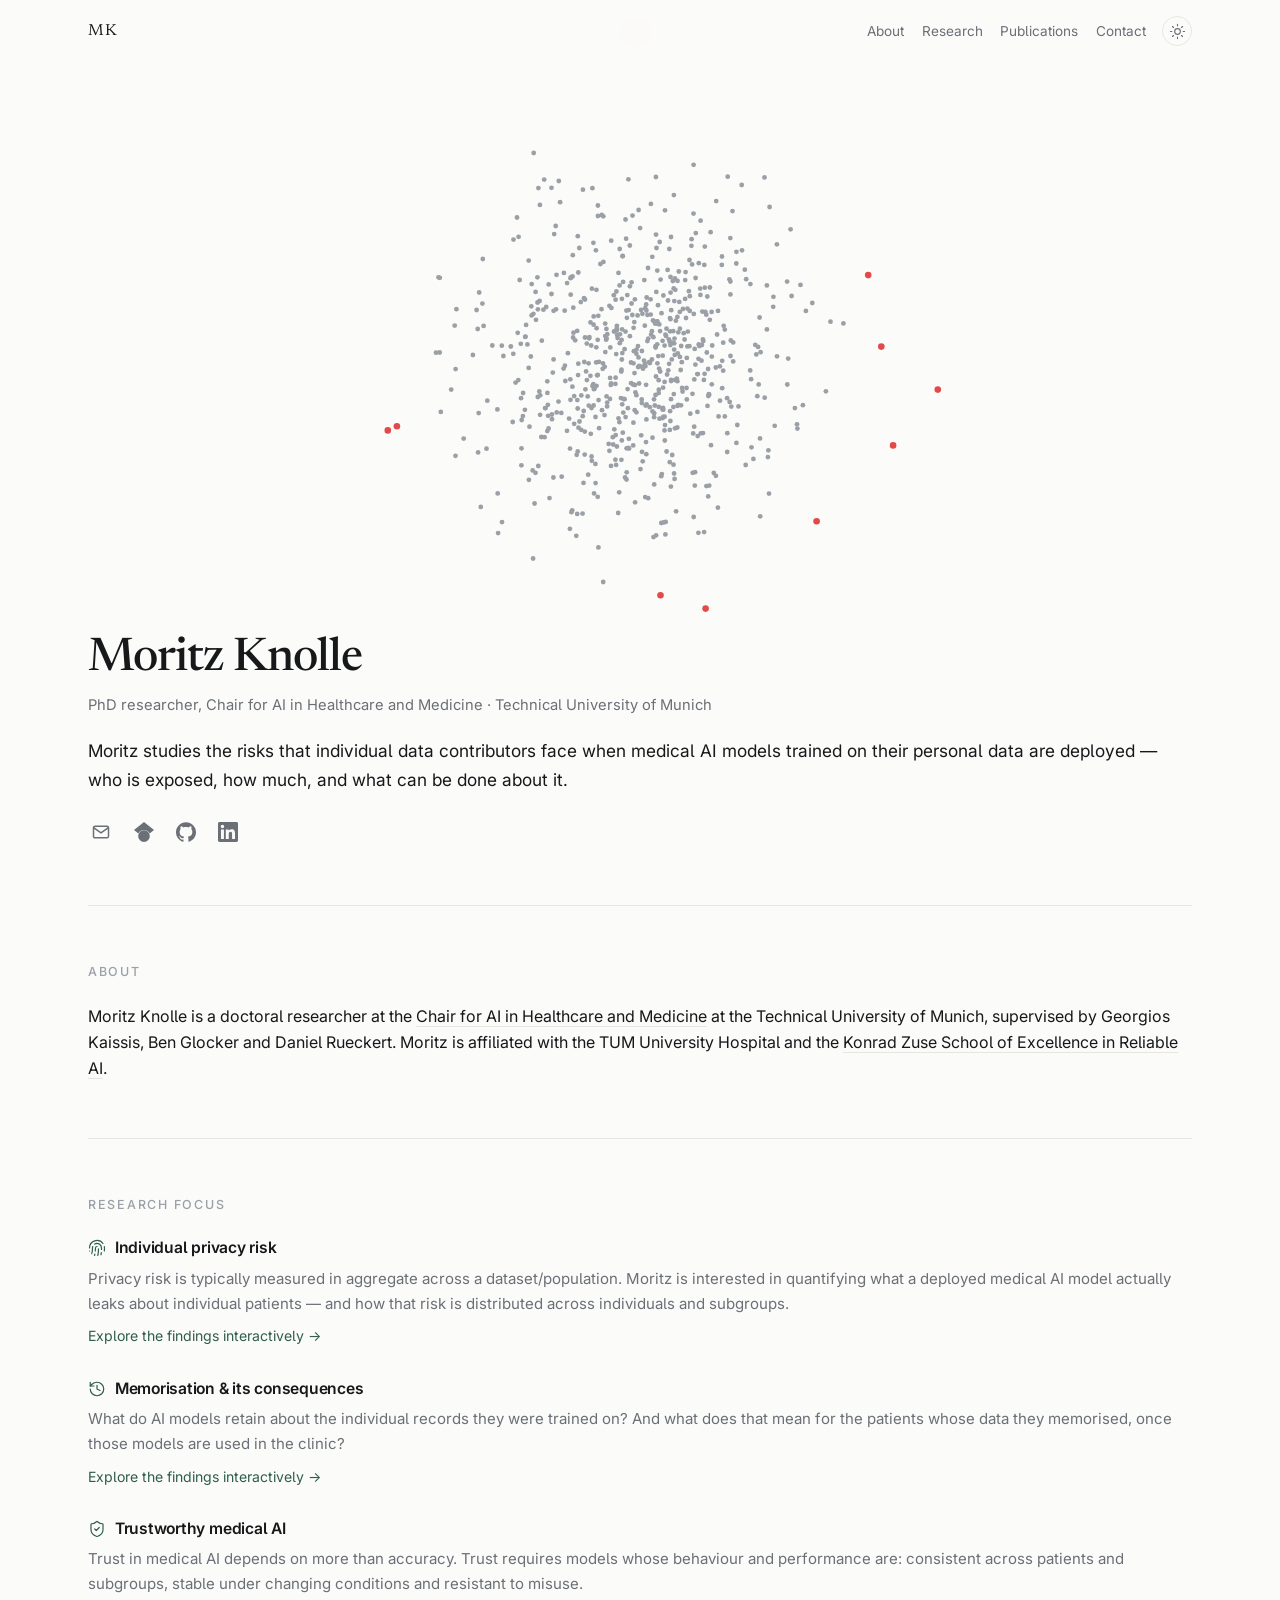
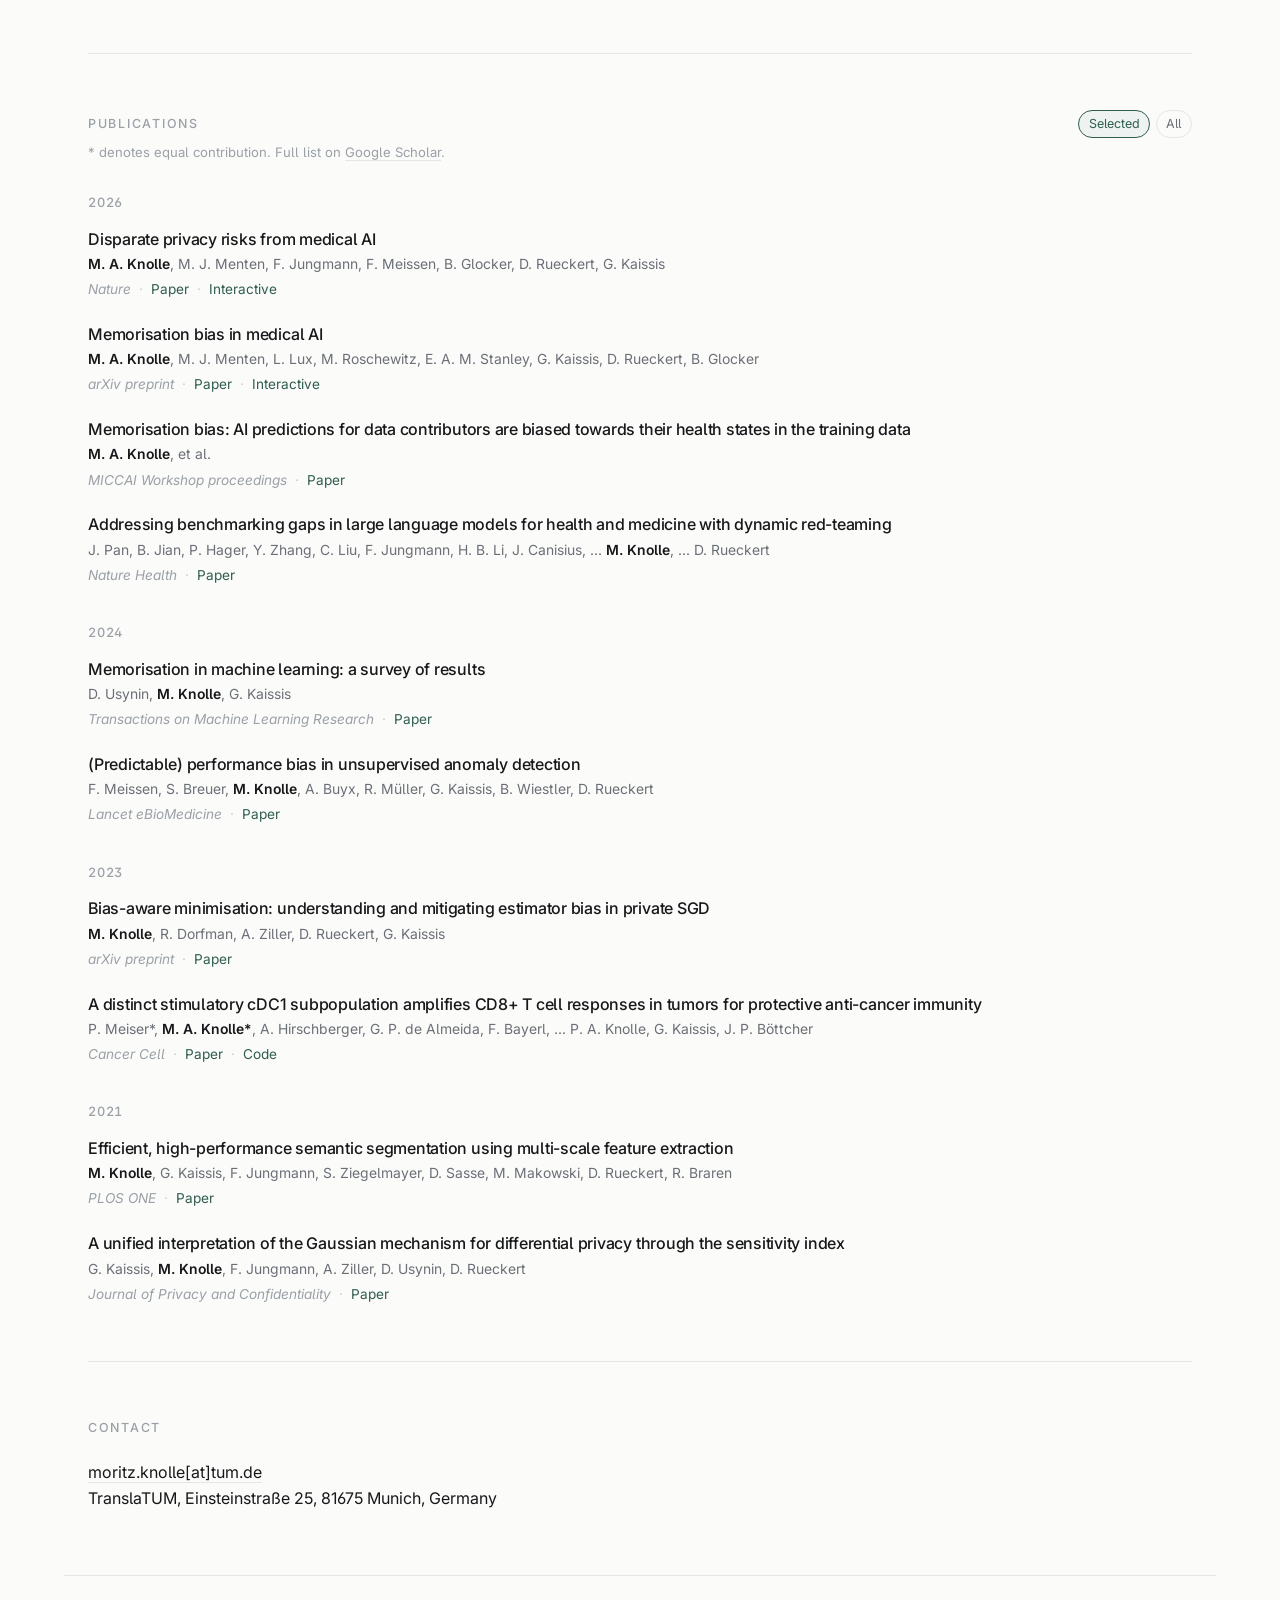
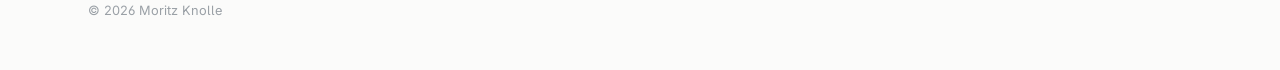
==== commit 2ef96e1d: "Drive the homepage data art from scrolling The round cloud now sits in empty space above the hero wi" ====
--- a/index.html
+++ b/index.html
@@ -18,18 +18,15 @@
 <link href="https://fonts.googleapis.com/css2?family=Newsreader:opsz,wght@6..72,400;6..72,500&family=Inter:wght@400;450;500;600&display=swap" rel="stylesheet">
 <link rel="stylesheet" href="styles.css">
 <script>
-  /* Apply a saved theme before first paint, and hide the page for the
-     once-per-session intro (data-art.js); released after 4.5 s regardless. */
+  /* Apply a saved theme before first paint, and leave room above the hero
+     for the data art (data-art.js) unless reduced motion is preferred. */
   (function () {
     var d = document.documentElement;
-    try { var t = localStorage.getItem("theme"); if (t === "light" || t === "dark") d.setAttribute("data-theme", t); } catch (e) {}
     try {
-      var calm = window.matchMedia && matchMedia("(prefers-reduced-motion: reduce)").matches;
-      if (!sessionStorage.getItem("intro") && !calm) {
-        d.classList.add("intro-pending");
-        setTimeout(function () { d.classList.remove("intro-pending"); }, 4500);
-      }
+      var t = localStorage.getItem("theme");
+      if (t === "light" || t === "dark") d.setAttribute("data-theme", t);
     } catch (e) {}
+    if (!(window.matchMedia && matchMedia("(prefers-reduced-motion: reduce)").matches)) d.classList.add("art-hero");
   })();
 </script>
 </head>
--- a/styles.css
+++ b/styles.css
@@ -10,6 +10,7 @@
   --accent-bg: #eef3f1;
   --intro-dot: #9aa0a6;   /* data art on the homepage (data-art.js) */
   --intro-red: #e34948;
+  --intro-flash: #e34948;   /* white would vanish on the light background */
 
   --serif: "Newsreader", Georgia, "Times New Roman", serif;
   --sans: "Inter", -apple-system, BlinkMacSystemFont, "Segoe UI", Helvetica, Arial, sans-serif;
@@ -36,6 +37,7 @@
     --accent-bg: #16211e;
     --intro-dot: #8a9099;
     --intro-red: #e66767;
+    --intro-flash: #ffffff;
     color-scheme: dark;
   }
 }
@@ -51,6 +53,7 @@
   --accent-bg: #16211e;
   --intro-dot: #8a9099;
   --intro-red: #e66767;
+  --intro-flash: #ffffff;
   color-scheme: dark;
 }
 
@@ -392,17 +395,16 @@
   transform-box: fill-box;
   transform-origin: center;
 }
-.dataart .da-grey,
-.dataart .da-red { transition: opacity 1.4s ease; }
-.dataart.settled .da-grey { opacity: .16; }
-.dataart.settled .da-red { opacity: .5; }
-.dataart.instant .da-grey,
-.dataart.instant .da-red { transition: none; }
-@media (max-width: 700px) {
-  .dataart.settled .da-grey { opacity: .1; }
-  .dataart.settled .da-red { opacity: .35; }
-}
-
-html.intro-pending body > *:not(.dataart) { visibility: hidden; }
-html.intro-reveal body > *:not(.dataart) { animation: intro-in .8s ease both; }
-@keyframes intro-in { from { opacity: 0; } to { opacity: 1; } }
+.dataart .da-flash circle {
+  fill: none;
+  stroke: var(--intro-flash);
+  stroke-width: 2;
+  opacity: 0;
+  transform-box: fill-box;
+  transform-origin: center;
+}
+/* Group opacity is set by data-art.js from the scroll position. */
+
+/* Empty space above the homepage hero, so the data art has the first
+   screen to itself with the name just below it (set by the head script). */
+html.art-hero .hero { padding-top: 60vh; padding-top: 60svh; }
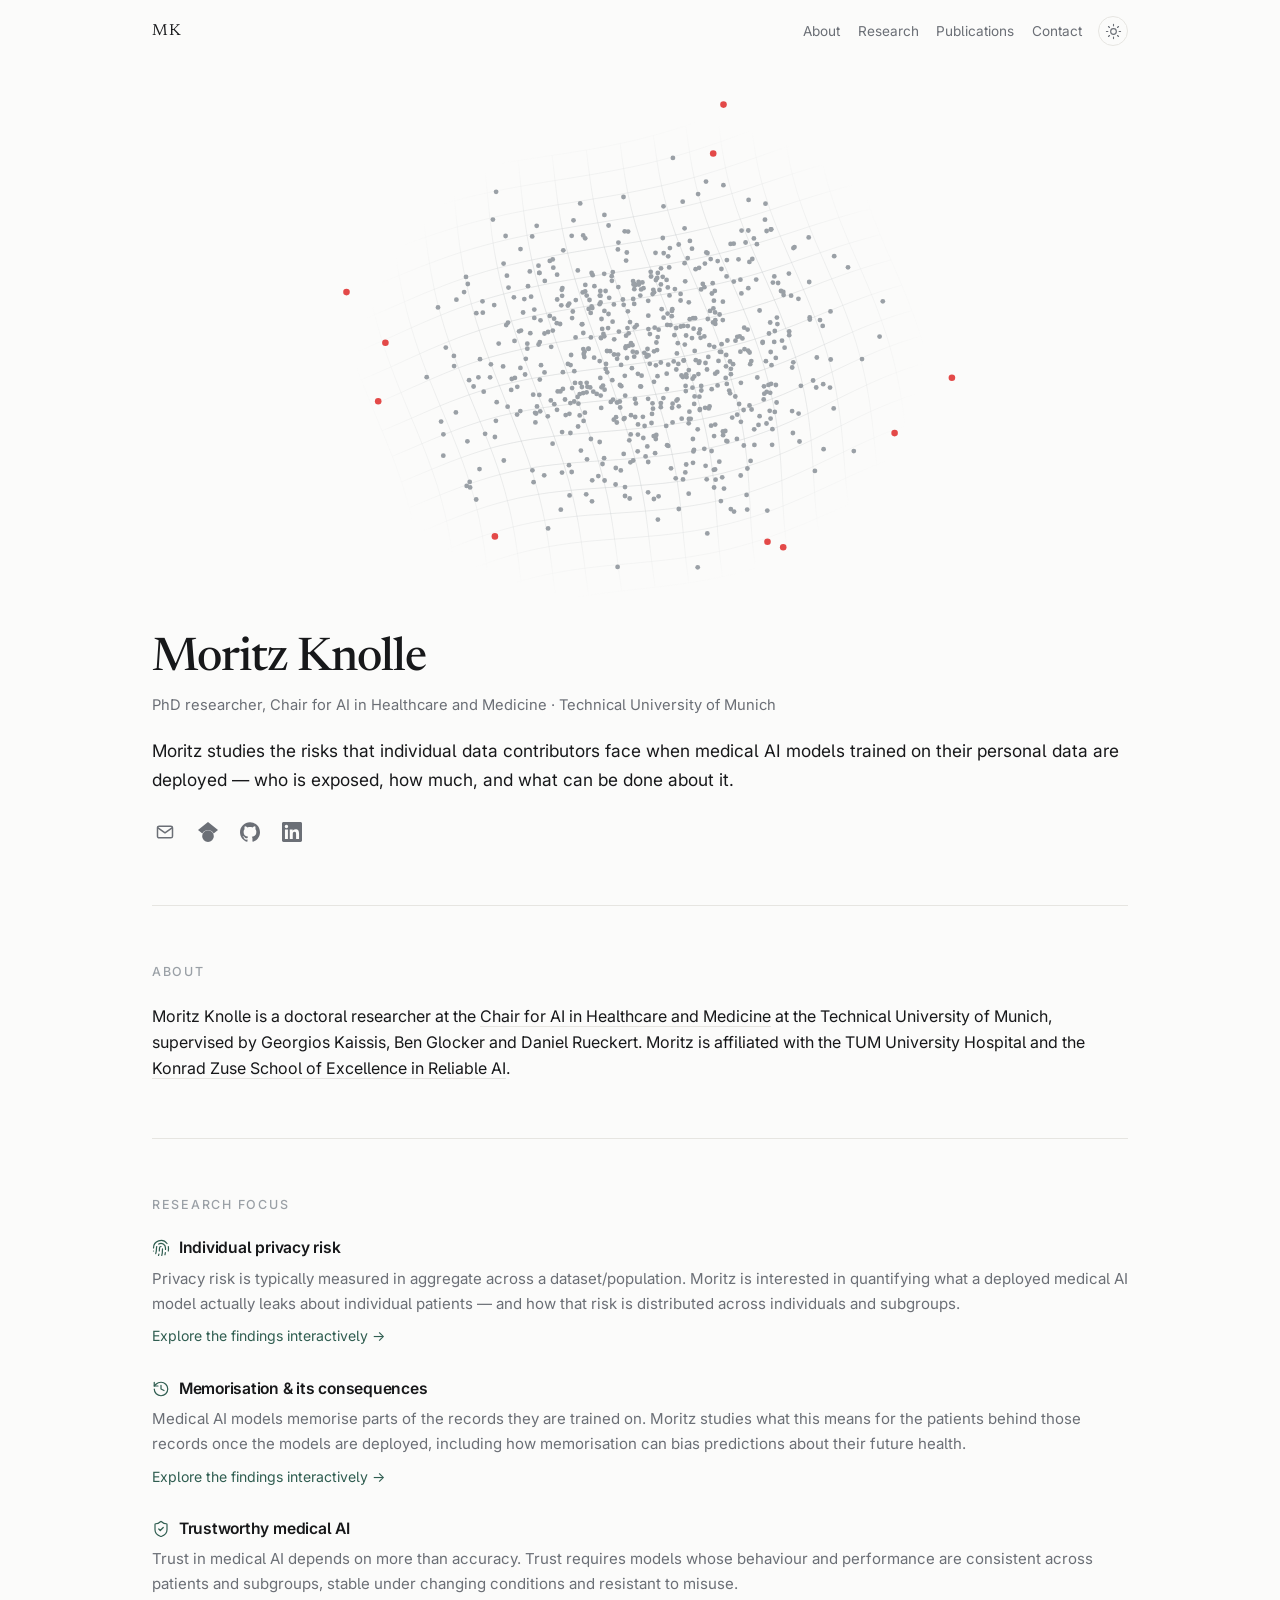
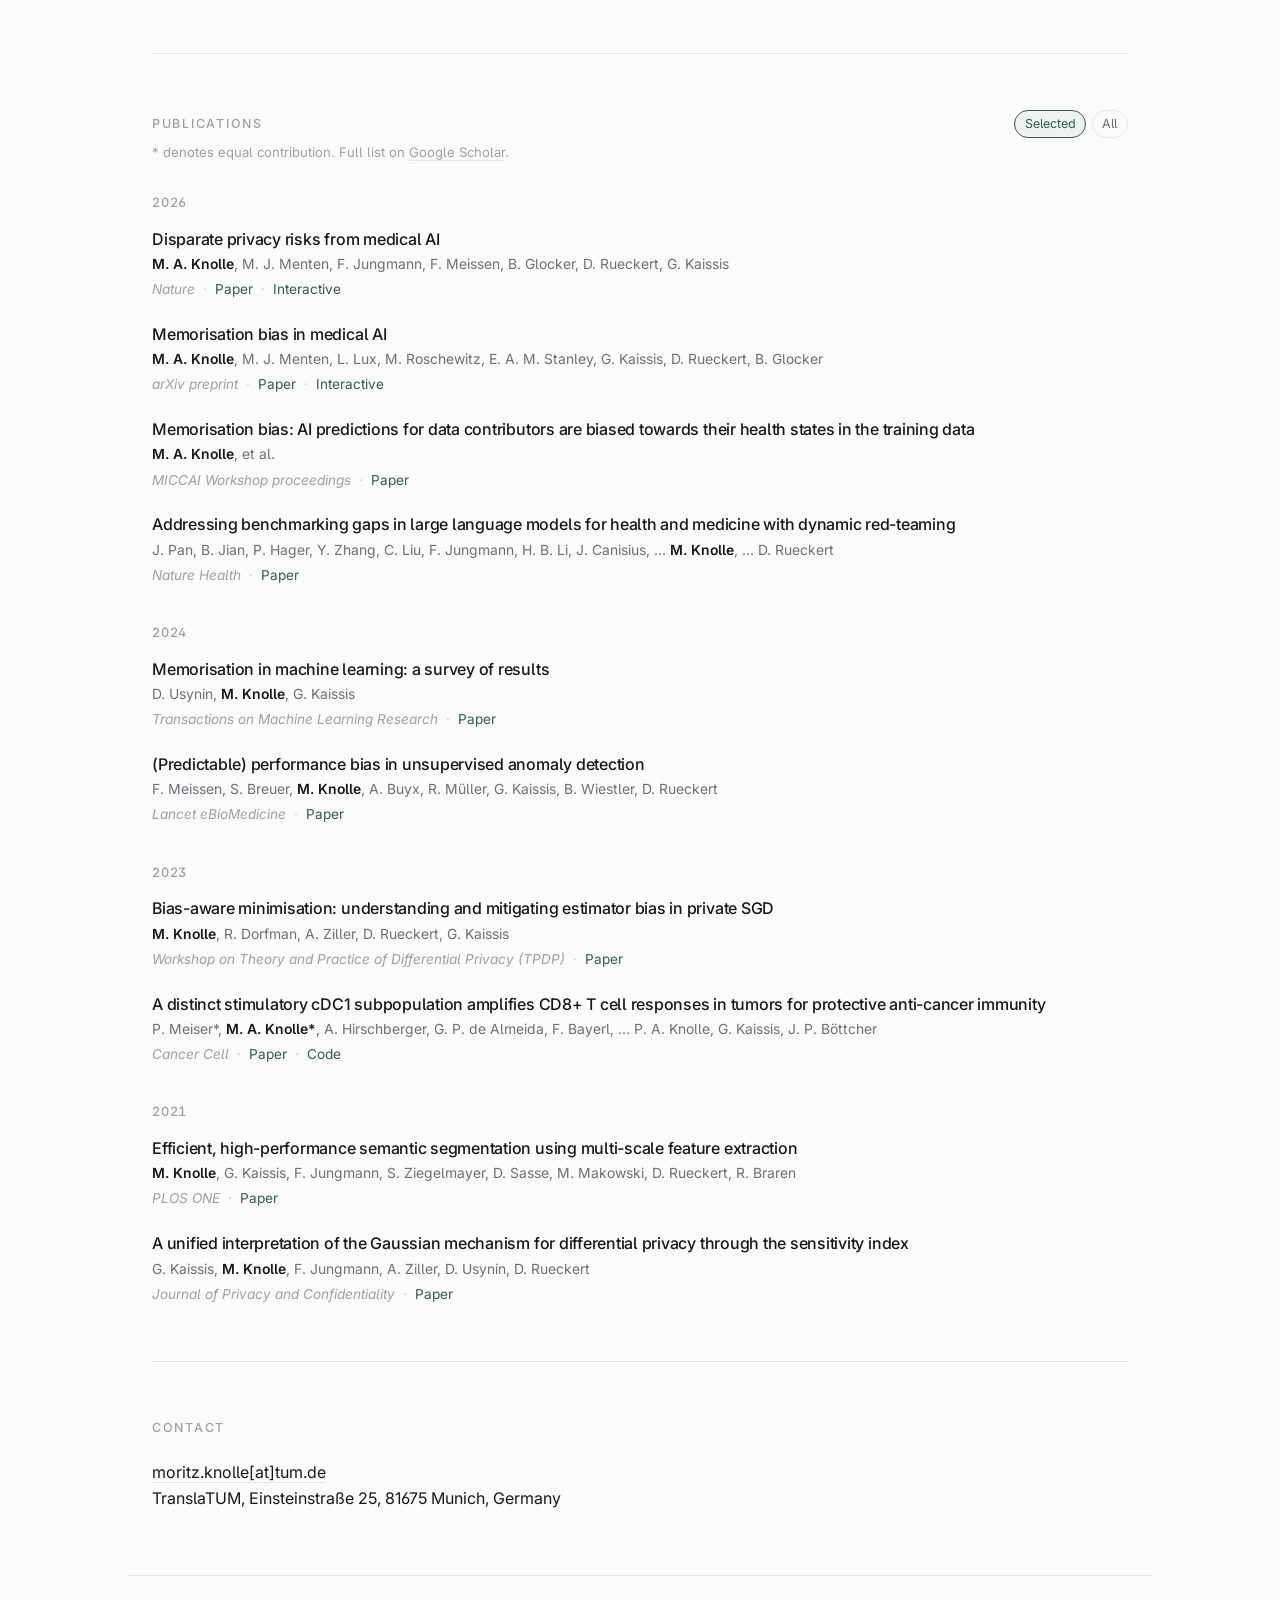
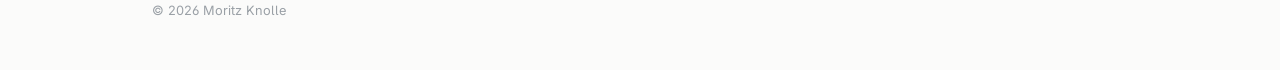
==== commit f01a2052: "Reword the memorisation research summary and fix a stray colon Co-Authored-By: Claude Opus 5.5 <nore" ====
--- a/index.html
+++ b/index.html
@@ -98,13 +98,14 @@
       </article>
       <article>
         <h3><svg class="topic-icon" viewBox="0 0 24 24" aria-hidden="true"><path d="M3 12a9 9 0 1 0 9-9 9.75 9.75 0 0 0-6.74 2.74L3 8"/><path d="M3 3v5h5"/><path d="M12 7v5l4 2"/></svg>Memorisation &amp; its consequences</h3>
-        <p>What do AI models retain about the individual records they were trained on? And what does that mean for
-        the patients whose data they memorised, once those models are used in the clinic?</p>
+        <p>Medical AI models memorise parts of the records they are trained on. Moritz studies what this means for
+        the patients behind those records once the models are deployed, including how memorisation can bias
+        predictions about their future health.</p>
         <p class="topic-link"><a href="memorisation-bias.html">Explore the findings interactively &rarr;</a></p>
       </article>
       <article>
         <h3><svg class="topic-icon" viewBox="0 0 24 24" aria-hidden="true"><path d="M20 13c0 5-3.5 7.5-7.66 8.95a1 1 0 0 1-.67-.01C7.5 20.5 4 18 4 13V6a1 1 0 0 1 1-1c2 0 4.5-1.2 6.24-2.72a1.17 1.17 0 0 1 1.52 0C14.51 3.81 17 5 19 5a1 1 0 0 1 1 1z"/><path d="m9 12 2 2 4-4"/></svg>Trustworthy medical AI</h3>
-        <p>Trust in medical AI depends on more than accuracy. Trust requires models whose behaviour and performance are:
+        <p>Trust in medical AI depends on more than accuracy. Trust requires models whose behaviour and performance are
         consistent across patients and subgroups, stable under changing conditions and resistant to misuse.</p>
       </article>
     </div>
--- a/styles.css
+++ b/styles.css
@@ -15,7 +15,7 @@
   --serif: "Newsreader", Georgia, "Times New Roman", serif;
   --sans: "Inter", -apple-system, BlinkMacSystemFont, "Segoe UI", Helvetica, Arial, sans-serif;
 
-  --measure: 72rem;
+  --measure: 64rem;
   --prose: 56rem;   /* cap for running text on the interactive pages */
   --gutter: 1.5rem;
 }
@@ -386,6 +386,14 @@
   pointer-events: none;
 }
 .dataart .da-grey circle { fill: var(--intro-dot); }
+/* The data manifold: a faint wireframe sheet under the points. */
+.dataart .da-mesh path {
+  fill: none;
+  stroke: var(--intro-dot);
+  stroke-width: .7;
+  stroke-opacity: .4;
+  stroke-dasharray: 1;   /* with pathLength="1", lets the lines draw in */
+}
 .dataart .da-red circle { fill: var(--intro-red); }
 .dataart .da-ring circle {
   fill: none;
